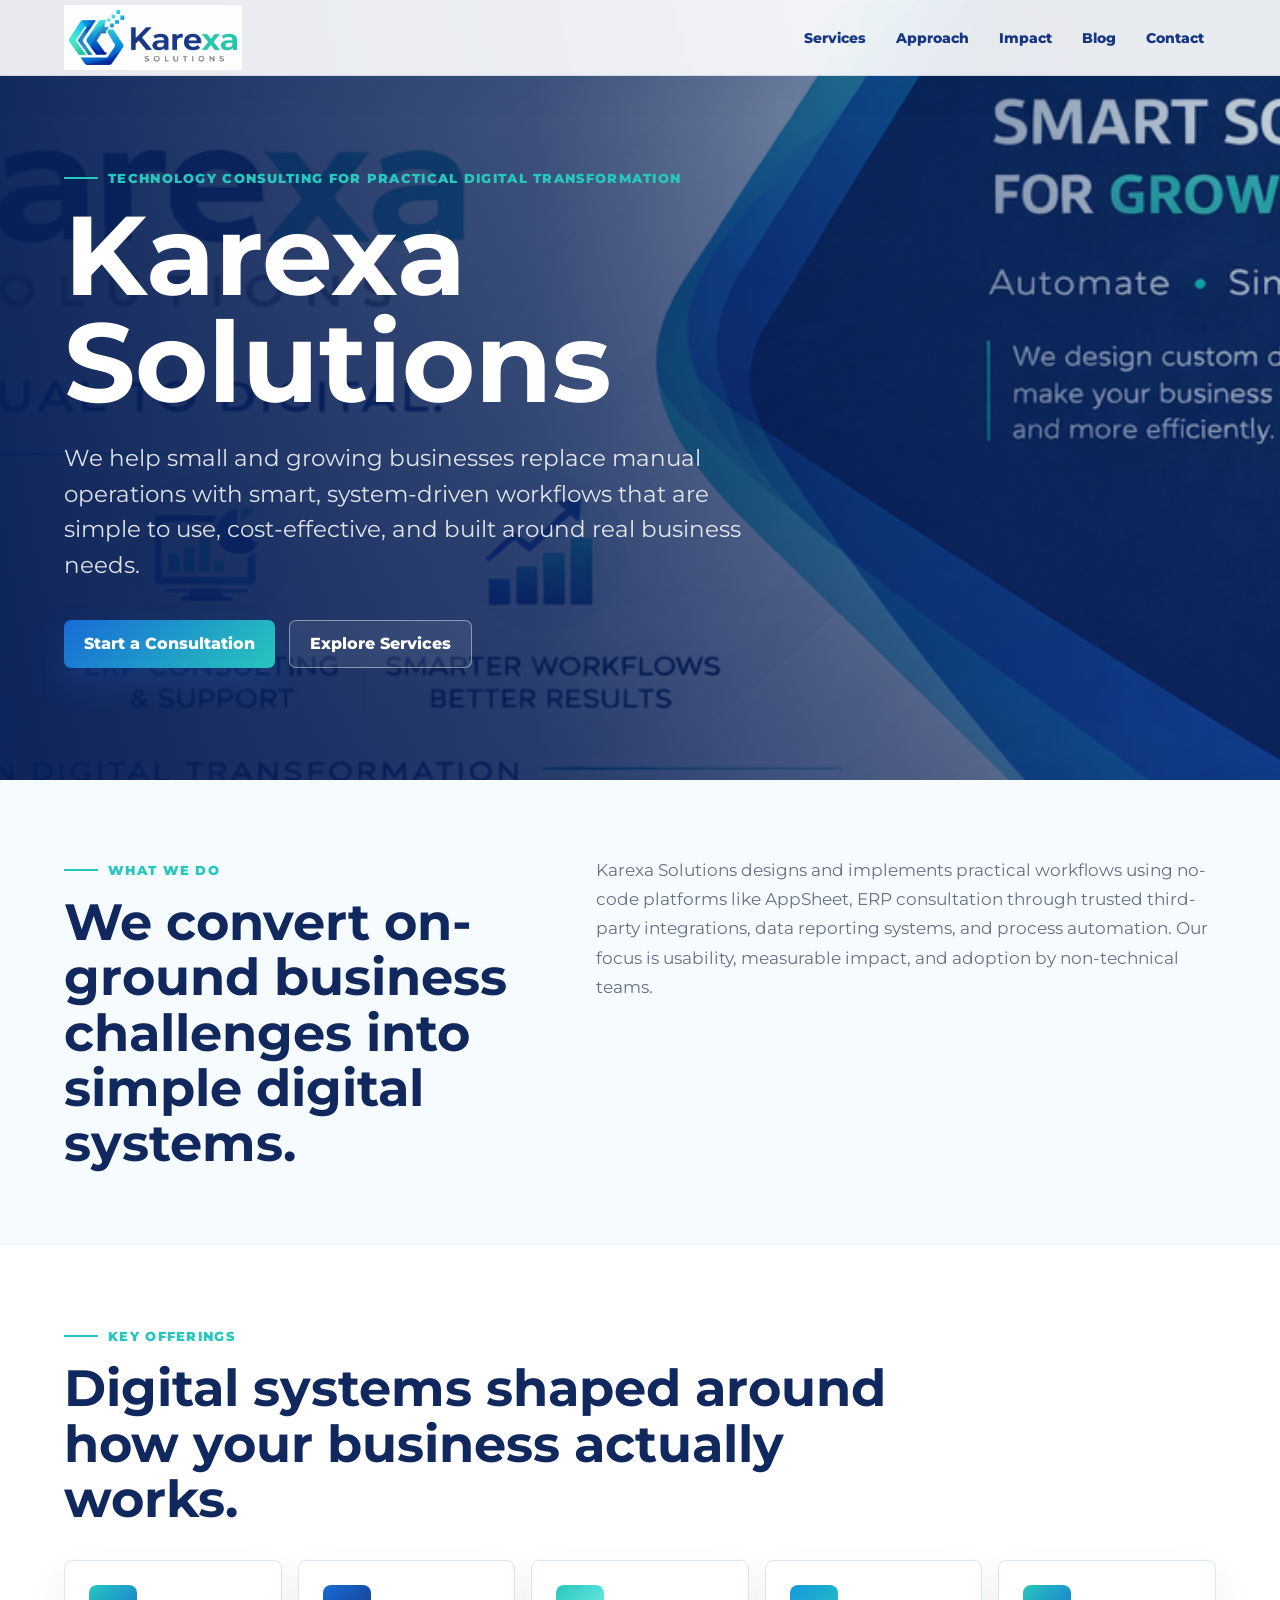
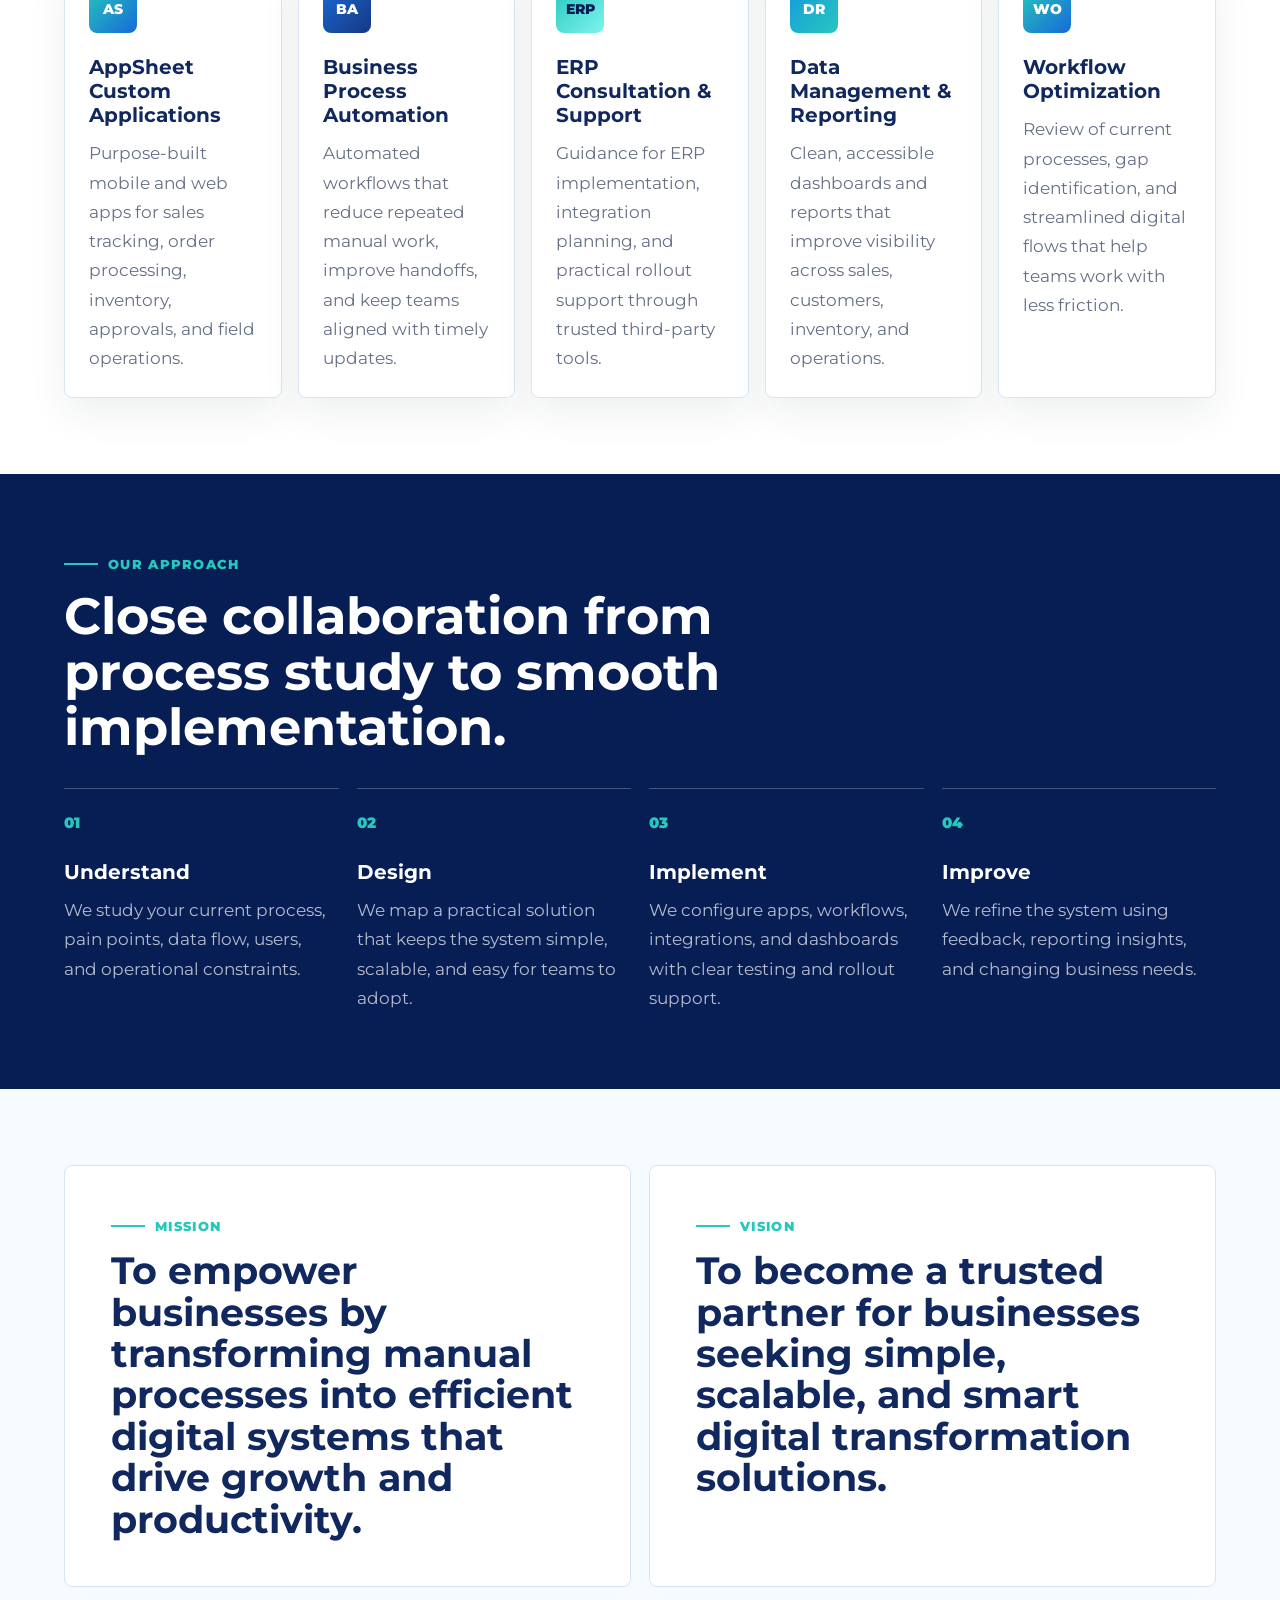
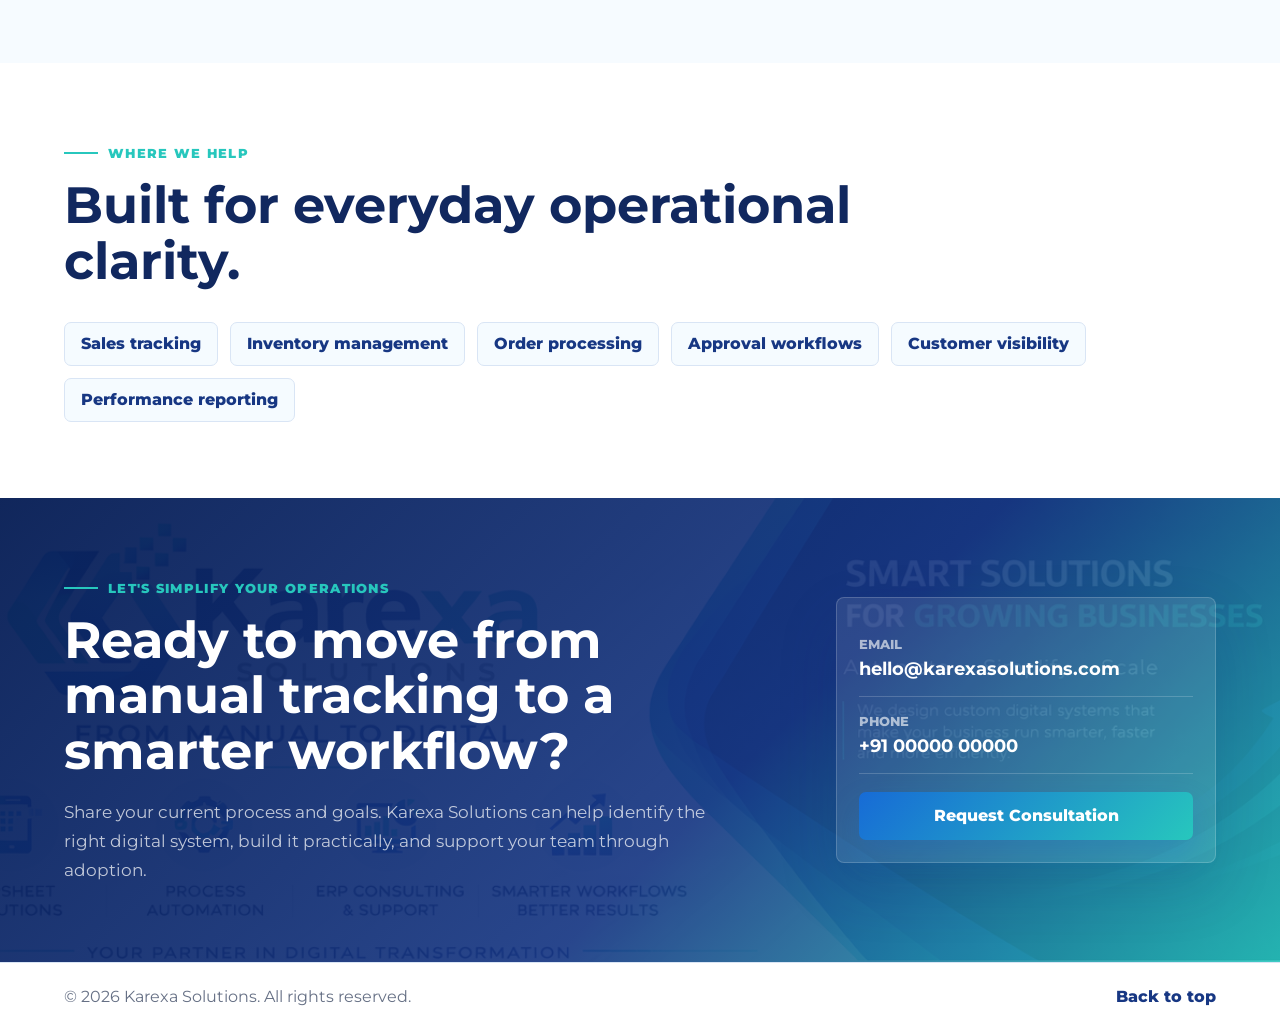
==== index.html @ 9855dbc8 "Apply Karexa brand identity" ====
<!doctype html>
<html lang="en">
  <head>
    <meta charset="utf-8" />
    <meta name="viewport" content="width=device-width, initial-scale=1" />
    <title>Karexa Solutions | Smart Digital Workflows for Growing Businesses</title>
    <meta
      name="description"
      content="Karexa Solutions helps small and growing businesses move from manual operations to simple, scalable digital systems using AppSheet, automation, ERP support, and reporting."
    />
    <link rel="stylesheet" href="site.css" />
  </head>
  <body>
    <header class="site-header">
      <a class="brand" href="index.html" aria-label="Karexa Solutions home">
        <img class="brand-logo" src="assets/karexa-logo-web.png" alt="Karexa Solutions" />
      </a>
      <button class="menu-toggle" type="button" aria-expanded="false" aria-controls="site-nav">
        <span></span>
        <span></span>
        <span></span>
      </button>
      <nav id="site-nav" class="site-nav" aria-label="Primary navigation">
        <a href="services.html">Services</a>
        <a href="approach.html">Approach</a>
        <a href="impact.html">Impact</a>
        <a href="blog.html">Blog</a>
        <a href="contact.html">Contact</a>
      </nav>
    </header>

    <main id="top">
      <section class="hero" aria-labelledby="hero-title">
        <div class="hero-media" aria-hidden="true"></div>
        <div class="hero-overlay"></div>
        <div class="hero-content">
          <p class="eyebrow">Technology consulting for practical digital transformation</p>
          <h1 id="hero-title">Karexa Solutions</h1>
          <p class="hero-copy">
            We help small and growing businesses replace manual operations with smart,
            system-driven workflows that are simple to use, cost-effective, and built around real business needs.
          </p>
          <div class="hero-actions">
            <a class="button primary" href="contact.html">Start a Consultation</a>
            <a class="button secondary" href="services.html">Explore Services</a>
          </div>
        </div>
      </section>

      <section class="intro" aria-label="Company overview">
        <div class="intro-text">
          <span class="section-kicker">What we do</span>
          <h2>We convert on-ground business challenges into simple digital systems.</h2>
        </div>
        <p>
          Karexa Solutions designs and implements practical workflows using no-code platforms like AppSheet,
          ERP consultation through trusted third-party integrations, data reporting systems, and process automation.
          Our focus is usability, measurable impact, and adoption by non-technical teams.
        </p>
      </section>

      <section id="services" class="section">
        <div class="section-head">
          <span class="section-kicker">Key offerings</span>
          <h2>Digital systems shaped around how your business actually works.</h2>
        </div>
        <div class="service-grid">
          <article class="service-card">
            <span class="service-icon">AS</span>
            <h3>AppSheet Custom Applications</h3>
            <p>Purpose-built mobile and web apps for sales tracking, order processing, inventory, approvals, and field operations.</p>
          </article>
          <article class="service-card">
            <span class="service-icon">BA</span>
            <h3>Business Process Automation</h3>
            <p>Automated workflows that reduce repeated manual work, improve handoffs, and keep teams aligned with timely updates.</p>
          </article>
          <article class="service-card">
            <span class="service-icon">ERP</span>
            <h3>ERP Consultation & Support</h3>
            <p>Guidance for ERP implementation, integration planning, and practical rollout support through trusted third-party tools.</p>
          </article>
          <article class="service-card">
            <span class="service-icon">DR</span>
            <h3>Data Management & Reporting</h3>
            <p>Clean, accessible dashboards and reports that improve visibility across sales, customers, inventory, and operations.</p>
          </article>
          <article class="service-card">
            <span class="service-icon">WO</span>
            <h3>Workflow Optimization</h3>
            <p>Review of current processes, gap identification, and streamlined digital flows that help teams work with less friction.</p>
          </article>
        </div>
      </section>

      <section id="approach" class="approach">
        <div class="section-head">
          <span class="section-kicker">Our approach</span>
          <h2>Close collaboration from process study to smooth implementation.</h2>
        </div>
        <div class="steps">
          <article>
            <span>01</span>
            <h3>Understand</h3>
            <p>We study your current process, pain points, data flow, users, and operational constraints.</p>
          </article>
          <article>
            <span>02</span>
            <h3>Design</h3>
            <p>We map a practical solution that keeps the system simple, scalable, and easy for teams to adopt.</p>
          </article>
          <article>
            <span>03</span>
            <h3>Implement</h3>
            <p>We configure apps, workflows, integrations, and dashboards with clear testing and rollout support.</p>
          </article>
          <article>
            <span>04</span>
            <h3>Improve</h3>
            <p>We refine the system using feedback, reporting insights, and changing business needs.</p>
          </article>
        </div>
      </section>

      <section id="impact" class="impact">
        <div>
          <span class="section-kicker">Mission</span>
          <h2>To empower businesses by transforming manual processes into efficient digital systems that drive growth and productivity.</h2>
        </div>
        <div>
          <span class="section-kicker">Vision</span>
          <h2>To become a trusted partner for businesses seeking simple, scalable, and smart digital transformation solutions.</h2>
        </div>
      </section>

      <section class="use-cases section">
        <div class="section-head">
          <span class="section-kicker">Where we help</span>
          <h2>Built for everyday operational clarity.</h2>
        </div>
        <div class="use-case-list">
          <span>Sales tracking</span>
          <span>Inventory management</span>
          <span>Order processing</span>
          <span>Approval workflows</span>
          <span>Customer visibility</span>
          <span>Performance reporting</span>
        </div>
      </section>

      <section id="contact" class="contact">
        <div>
          <span class="section-kicker">Let's simplify your operations</span>
          <h2>Ready to move from manual tracking to a smarter workflow?</h2>
          <p>
            Share your current process and goals. Karexa Solutions can help identify the right digital system,
            build it practically, and support your team through adoption.
          </p>
        </div>
        <div class="contact-panel">
          <a class="contact-line" href="mailto:hello@karexasolutions.com">
            <span>Email</span>
            <strong>hello@karexasolutions.com</strong>
          </a>
          <a class="contact-line" href="tel:+910000000000">
            <span>Phone</span>
            <strong>+91 00000 00000</strong>
          </a>
          <a class="button primary full" href="mailto:hello@karexasolutions.com?subject=Digital%20Transformation%20Consultation">Request Consultation</a>
        </div>
      </section>
    </main>

    <footer class="footer">
      <p>&copy; <span id="year"></span> Karexa Solutions. All rights reserved.</p>
      <a href="#top">Back to top</a>
    </footer>

    <script src="site.js"></script>
  </body>
</html>
---- site.css ----
@import url("https://fonts.googleapis.com/css2?family=Montserrat:wght@400;500;600;700;800;900&display=swap");

:root {
  --ink: #11285f;
  --muted: #667085;
  --line: #d9e5f5;
  --paper: #ffffff;
  --mist: #f6fbff;
  --teal: #27c7bd;
  --teal-dark: #0ba7bd;
  --blue: #176bd6;
  --navy: #173783;
  --deep-navy: #071e55;
  --gold: #27c7bd;
  --coral: #1698df;
  --shadow: 0 24px 62px rgba(13, 45, 105, 0.14);
  font-family: Montserrat, ui-sans-serif, system-ui, -apple-system, BlinkMacSystemFont, "Segoe UI", sans-serif;
}

* {
  box-sizing: border-box;
}

html {
  scroll-behavior: smooth;
}

body {
  margin: 0;
  color: var(--ink);
  background: var(--paper);
}

body.nav-open {
  overflow: hidden;
}

a {
  color: inherit;
}

.site-header {
  position: fixed;
  inset: 0 0 auto 0;
  z-index: 20;
  display: flex;
  align-items: center;
  justify-content: space-between;
  gap: 24px;
  height: 76px;
  padding: 0 clamp(20px, 5vw, 70px);
  color: var(--ink);
  background: rgba(255, 255, 255, 0.9);
  border-bottom: 1px solid rgba(23, 55, 131, 0.12);
  box-shadow: 0 12px 34px rgba(8, 36, 93, 0.08);
  backdrop-filter: blur(18px);
}

.brand {
  display: inline-flex;
  align-items: center;
  gap: 12px;
  text-decoration: none;
  min-width: 0;
}

.brand-logo {
  display: block;
  width: clamp(138px, 15vw, 178px);
  height: auto;
}

.site-nav {
  display: flex;
  align-items: center;
  gap: 6px;
}

.site-nav a {
  padding: 10px 12px;
  border-radius: 7px;
  color: var(--navy);
  font-size: 14px;
  font-weight: 800;
  text-decoration: none;
}

.site-nav a:hover,
.site-nav a:focus-visible,
.site-nav a.active {
  color: #ffffff;
  background: linear-gradient(135deg, var(--navy), var(--teal-dark));
  outline: none;
}

.site-nav .nav-dashboard {
  margin-left: 8px;
  color: #07312e;
  background: #e7fffb;
}

.menu-toggle {
  display: none;
  width: 44px;
  height: 44px;
  padding: 0;
  border: 1px solid rgba(23, 55, 131, 0.22);
  border-radius: 8px;
  background: rgba(23, 55, 131, 0.06);
}

.menu-toggle span {
  display: block;
  width: 20px;
  height: 2px;
  margin: 5px auto;
  background: var(--navy);
}

.hero {
  position: relative;
  display: grid;
  align-items: center;
  min-height: min(780px, 88vh);
  padding: 128px clamp(20px, 5vw, 70px) 76px;
  overflow: hidden;
  color: #ffffff;
}

.hero-media,
.hero-overlay {
  position: absolute;
  inset: 0;
}

.hero-media {
  background-image: url("assets/karexa-cover-web.png");
  background-size: cover;
  background-position: center;
  transform: scale(1.02);
}

.hero-overlay {
  background:
    linear-gradient(90deg, rgba(7, 30, 85, 0.94) 0%, rgba(7, 30, 85, 0.74) 42%, rgba(7, 30, 85, 0.12) 100%),
    linear-gradient(0deg, rgba(7, 30, 85, 0.5), rgba(39, 199, 189, 0.08));
}

.hero-content {
  position: relative;
  max-width: 780px;
}

.eyebrow,
.section-kicker {
  display: inline-flex;
  align-items: center;
  gap: 10px;
  margin: 0 0 16px;
  color: var(--teal);
  font-size: 13px;
  font-weight: 850;
  letter-spacing: 0.1em;
  text-transform: uppercase;
}

.eyebrow::before,
.section-kicker::before {
  content: "";
  width: 34px;
  height: 2px;
  background: currentColor;
}

h1,
h2,
h3,
p {
  margin: 0;
}

h1 {
  max-width: 720px;
  font-size: clamp(54px, 9vw, 112px);
  line-height: 0.95;
  letter-spacing: 0;
}

.hero-copy {
  max-width: 690px;
  margin-top: 26px;
  color: rgba(255, 255, 255, 0.86);
  font-size: clamp(18px, 2.1vw, 23px);
  line-height: 1.55;
}

.hero-actions {
  display: flex;
  flex-wrap: wrap;
  gap: 14px;
  margin-top: 36px;
}

.button {
  display: inline-flex;
  align-items: center;
  justify-content: center;
  min-height: 48px;
  padding: 0 20px;
  border-radius: 7px;
  font-weight: 800;
  text-decoration: none;
}

.button.primary {
  color: #ffffff;
  background: linear-gradient(135deg, var(--blue), var(--teal));
  box-shadow: 0 14px 30px rgba(22, 107, 214, 0.22);
}

.button.secondary {
  color: #ffffff;
  border: 1px solid rgba(255, 255, 255, 0.44);
  background: rgba(255, 255, 255, 0.08);
}

.button.full {
  width: 100%;
}

.page-hero {
  padding: 142px clamp(20px, 5vw, 70px) 72px;
  color: #ffffff;
  background:
    linear-gradient(90deg, rgba(7, 30, 85, 0.94), rgba(23, 55, 131, 0.82), rgba(39, 199, 189, 0.36)),
    url("assets/karexa-cover-web.png") center / cover;
}

.page-hero h1 {
  max-width: 900px;
  font-size: clamp(42px, 6vw, 82px);
  line-height: 0.98;
}

.page-hero p {
  max-width: 760px;
  margin-top: 24px;
  color: rgba(255, 255, 255, 0.82);
  font-size: clamp(17px, 2vw, 22px);
  line-height: 1.6;
}

.intro,
.section,
.approach,
.impact,
.contact {
  padding: 76px clamp(20px, 5vw, 70px);
}

.intro {
  display: grid;
  grid-template-columns: minmax(0, 0.86fr) minmax(0, 1.14fr);
  gap: clamp(28px, 5vw, 80px);
  align-items: start;
  background: var(--mist);
}

.intro h2,
.section-head h2,
.impact h2,
.contact h2 {
  font-size: clamp(30px, 4vw, 52px);
  line-height: 1.08;
  letter-spacing: 0;
}

.intro p,
.service-card p,
.steps p,
.contact p {
  color: var(--muted);
  font-size: 17px;
  line-height: 1.72;
}

.section-head {
  max-width: 860px;
  margin-bottom: 34px;
}

.service-grid {
  display: grid;
  grid-template-columns: repeat(5, minmax(0, 1fr));
  gap: 16px;
}

.service-card {
  min-width: 0;
  padding: 24px;
  border: 1px solid var(--line);
  border-radius: 8px;
  background: #ffffff;
  box-shadow: 0 16px 38px rgba(18, 49, 46, 0.07);
}

.service-icon {
  display: grid;
  place-items: center;
  width: 48px;
  height: 48px;
  margin-bottom: 22px;
  border-radius: 8px;
  color: #ffffff;
  background: linear-gradient(135deg, var(--teal), var(--blue));
  font-size: 14px;
  font-weight: 850;
}

.service-card:nth-child(2) .service-icon {
  background: linear-gradient(135deg, var(--blue), var(--navy));
}

.service-card:nth-child(3) .service-icon {
  background: linear-gradient(135deg, var(--teal), #7df4ed);
  color: var(--deep-navy);
}

.service-card:nth-child(4) .service-icon {
  background: linear-gradient(135deg, #1698df, var(--teal));
}

.service-card h3,
.steps h3 {
  margin-bottom: 12px;
  font-size: 20px;
  line-height: 1.2;
}

.detail-grid,
.blog-grid,
.metric-grid,
.feature-list {
  display: grid;
  gap: 18px;
}

.detail-grid {
  grid-template-columns: repeat(2, minmax(0, 1fr));
}

.detail-card,
.blog-card,
.metric-grid article,
.feature-list article {
  min-width: 0;
  padding: clamp(24px, 3vw, 34px);
  border: 1px solid var(--line);
  border-radius: 8px;
  background: #ffffff;
  box-shadow: 0 16px 38px rgba(18, 49, 46, 0.07);
}

.detail-card.wide {
  grid-column: 1 / -1;
}

.detail-card h2,
.blog-card h2 {
  margin-bottom: 14px;
  font-size: clamp(24px, 3vw, 34px);
  line-height: 1.08;
}

.detail-card p,
.blog-card p,
.metric-grid p,
.feature-list p {
  color: var(--muted);
  font-size: 16px;
  line-height: 1.72;
}

.detail-card ul {
  margin: 20px 0 0;
  padding-left: 20px;
  color: var(--ink);
  line-height: 1.8;
}

.detail-card li + li {
  margin-top: 8px;
}

.approach {
  background: var(--deep-navy);
  color: #ffffff;
}

.approach .section-head h2 {
  color: #ffffff;
}

.steps {
  display: grid;
  grid-template-columns: repeat(4, minmax(0, 1fr));
  gap: 18px;
}

.steps article {
  padding-top: 24px;
  border-top: 1px solid rgba(255, 255, 255, 0.24);
}

.steps span {
  display: block;
  margin-bottom: 28px;
  color: var(--teal);
  font-weight: 900;
  font-size: 15px;
}

.steps p {
  color: rgba(255, 255, 255, 0.7);
}

.process-page {
  padding-top: 70px;
  padding-bottom: 70px;
}

.impact {
  display: grid;
  grid-template-columns: 1fr 1fr;
  gap: 18px;
  background: var(--mist);
}

.impact > div {
  padding: clamp(26px, 4vw, 46px);
  border-radius: 8px;
  background: #ffffff;
  border: 1px solid var(--line);
}

.impact h2 {
  font-size: clamp(26px, 3vw, 40px);
}

.use-case-list {
  display: flex;
  flex-wrap: wrap;
  gap: 12px;
}

.use-case-list span {
  display: inline-flex;
  align-items: center;
  min-height: 44px;
  padding: 0 16px;
  border: 1px solid var(--line);
  border-radius: 7px;
  color: var(--navy);
  background: #f5fbff;
  font-weight: 800;
}

.feature-list {
  grid-template-columns: repeat(3, minmax(0, 1fr));
}

.feature-list h3,
.metric-grid strong {
  display: block;
  margin-bottom: 12px;
  font-size: 21px;
  line-height: 1.2;
}

.metric-grid {
  grid-template-columns: repeat(4, minmax(0, 1fr));
}

.metric-grid strong {
  color: var(--navy);
}

.contact-page {
  margin: 0;
}

.blog-grid {
  grid-template-columns: repeat(4, minmax(0, 1fr));
}

.blog-card span {
  display: inline-flex;
  margin-bottom: 18px;
  color: var(--teal-dark);
  font-size: 13px;
  font-weight: 850;
  letter-spacing: 0.08em;
  text-transform: uppercase;
}

.blog-card h2 {
  font-size: clamp(22px, 2.4vw, 30px);
}

.blog-card a {
  display: inline-flex;
  margin-top: 22px;
  color: var(--navy);
  font-weight: 850;
  text-decoration: none;
}

.contact {
  display: grid;
  grid-template-columns: minmax(0, 1fr) 380px;
  gap: clamp(28px, 6vw, 90px);
  align-items: center;
  color: #ffffff;
  background:
    linear-gradient(135deg, rgba(7, 30, 85, 0.96) 0%, rgba(23, 55, 131, 0.92) 58%, rgba(39, 199, 189, 0.88) 100%),
    url("assets/karexa-cover-web.png") center / cover;
}

.contact p {
  max-width: 680px;
  margin-top: 20px;
  color: rgba(255, 255, 255, 0.72);
}

.contact-panel {
  padding: 22px;
  border: 1px solid rgba(255, 255, 255, 0.18);
  border-radius: 8px;
  background: rgba(255, 255, 255, 0.1);
  box-shadow: var(--shadow);
}

.contact-line {
  display: block;
  padding: 16px 0;
  border-bottom: 1px solid rgba(255, 255, 255, 0.18);
  text-decoration: none;
}

.contact-line span,
.contact-line strong {
  display: block;
}

.contact-line span {
  margin-bottom: 6px;
  color: rgba(255, 255, 255, 0.62);
  font-size: 13px;
  font-weight: 800;
  text-transform: uppercase;
}

.contact-line strong {
  overflow-wrap: anywhere;
  font-size: 18px;
}

.contact-panel .button {
  margin-top: 18px;
}

.footer {
  display: flex;
  justify-content: space-between;
  gap: 18px;
  padding: 24px clamp(20px, 5vw, 70px);
  color: var(--muted);
  background: #ffffff;
  border-top: 1px solid var(--line);
}

.footer a {
  color: var(--navy);
  font-weight: 800;
  text-decoration: none;
}

@media (max-width: 1180px) {
  .service-grid {
    grid-template-columns: repeat(2, minmax(0, 1fr));
  }

  .steps,
  .blog-grid,
  .metric-grid {
    grid-template-columns: repeat(2, minmax(0, 1fr));
  }

  .feature-list {
    grid-template-columns: 1fr;
  }
}

@media (max-width: 820px) {
  .site-header {
    height: 70px;
  }

  .menu-toggle {
    display: block;
  }

  .site-nav {
    position: fixed;
    inset: 70px 0 auto 0;
    display: none;
    padding: 18px 20px 24px;
    background: rgba(7, 30, 85, 0.98);
    border-bottom: 1px solid rgba(255, 255, 255, 0.14);
  }

  .site-nav a {
    color: rgba(255, 255, 255, 0.88);
  }

  body.nav-open .site-nav {
    display: grid;
    gap: 6px;
  }

  .site-nav .nav-dashboard {
    margin-left: 0;
    text-align: center;
  }

  .hero {
    min-height: 760px;
    padding-top: 114px;
  }

  .hero-overlay {
    background: linear-gradient(90deg, rgba(7, 30, 85, 0.94), rgba(7, 30, 85, 0.72));
  }

  .intro,
  .impact,
  .contact {
    grid-template-columns: 1fr;
  }

  .contact {
    padding-bottom: 44px;
  }

  .contact-panel {
    width: 100%;
  }
}

@media (max-width: 620px) {
  .brand-logo {
    width: 136px;
  }

  .hero-actions,
  .button {
    width: 100%;
  }

  .service-grid,
  .steps,
  .detail-grid,
  .blog-grid,
  .metric-grid {
    grid-template-columns: 1fr;
  }

  .intro,
  .section,
  .approach,
  .impact,
  .contact {
    padding-top: 54px;
    padding-bottom: 54px;
  }

  .footer {
    flex-direction: column;
  }
}
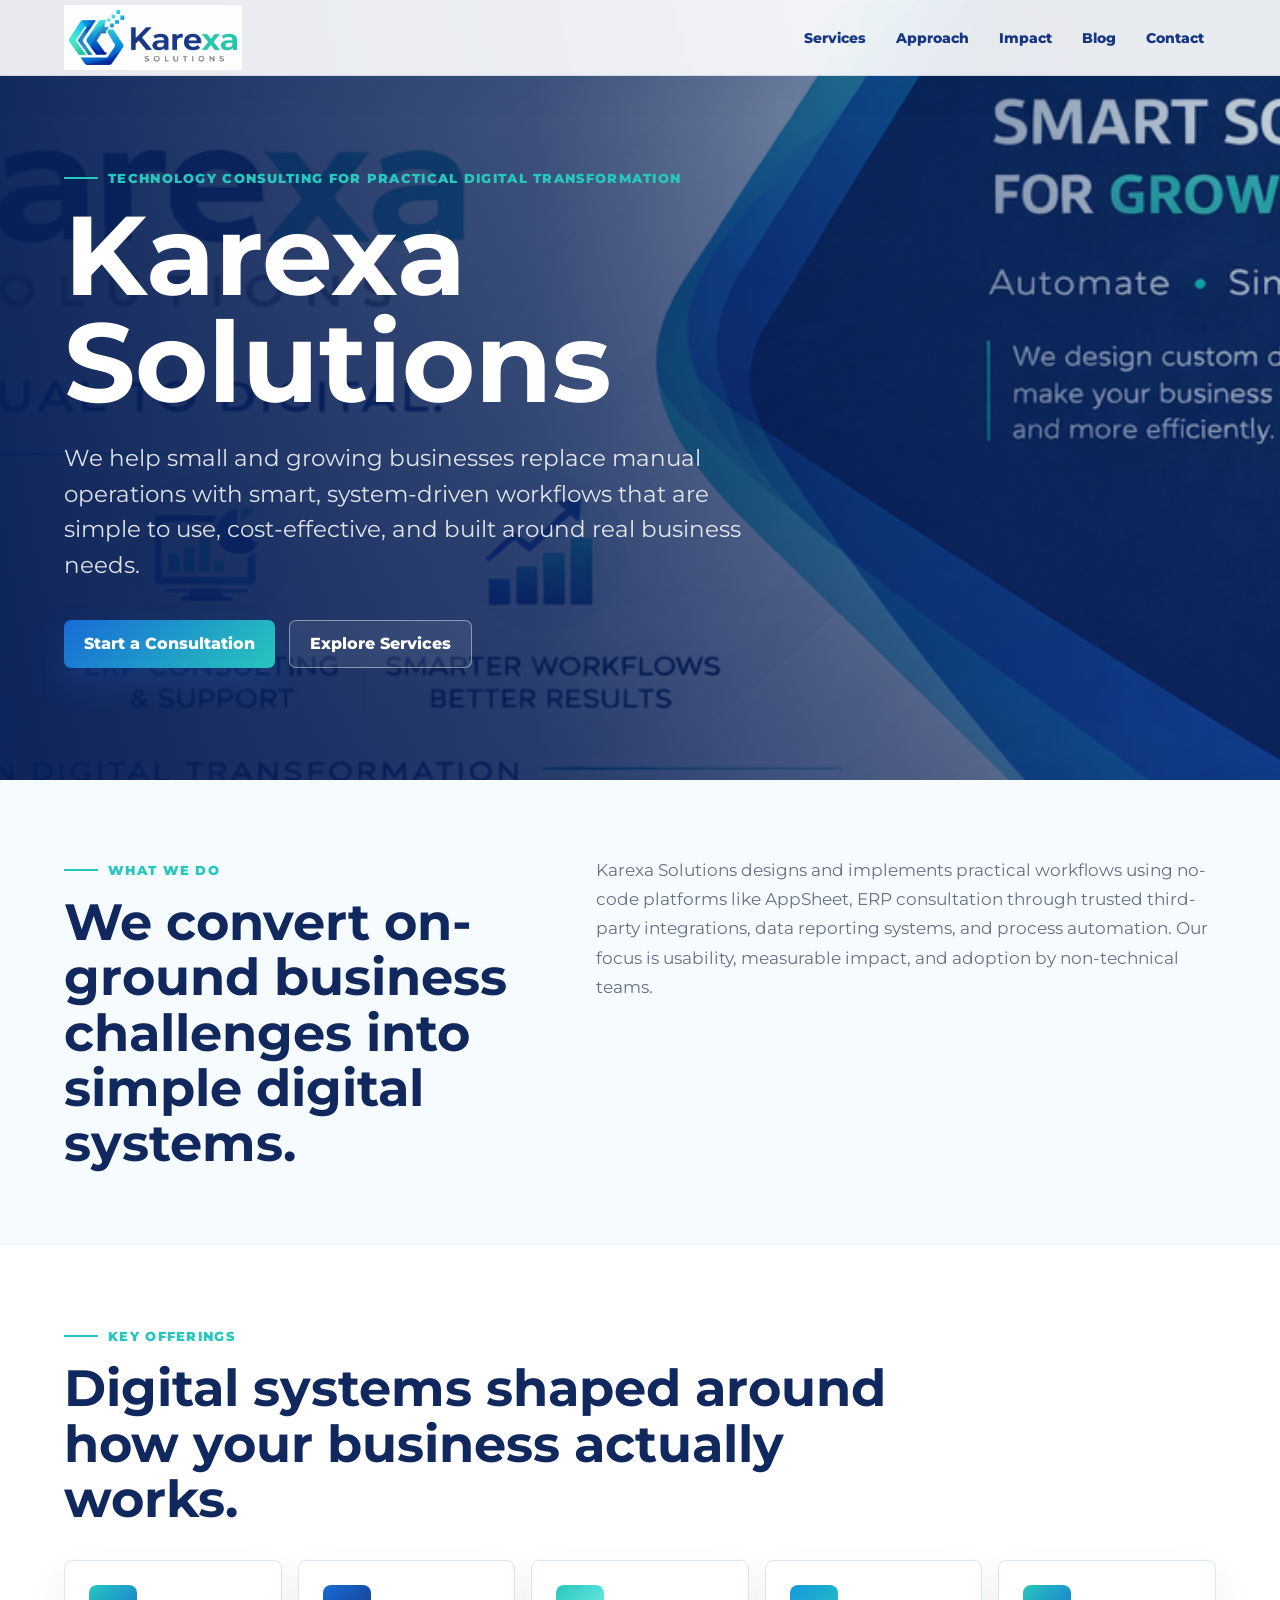
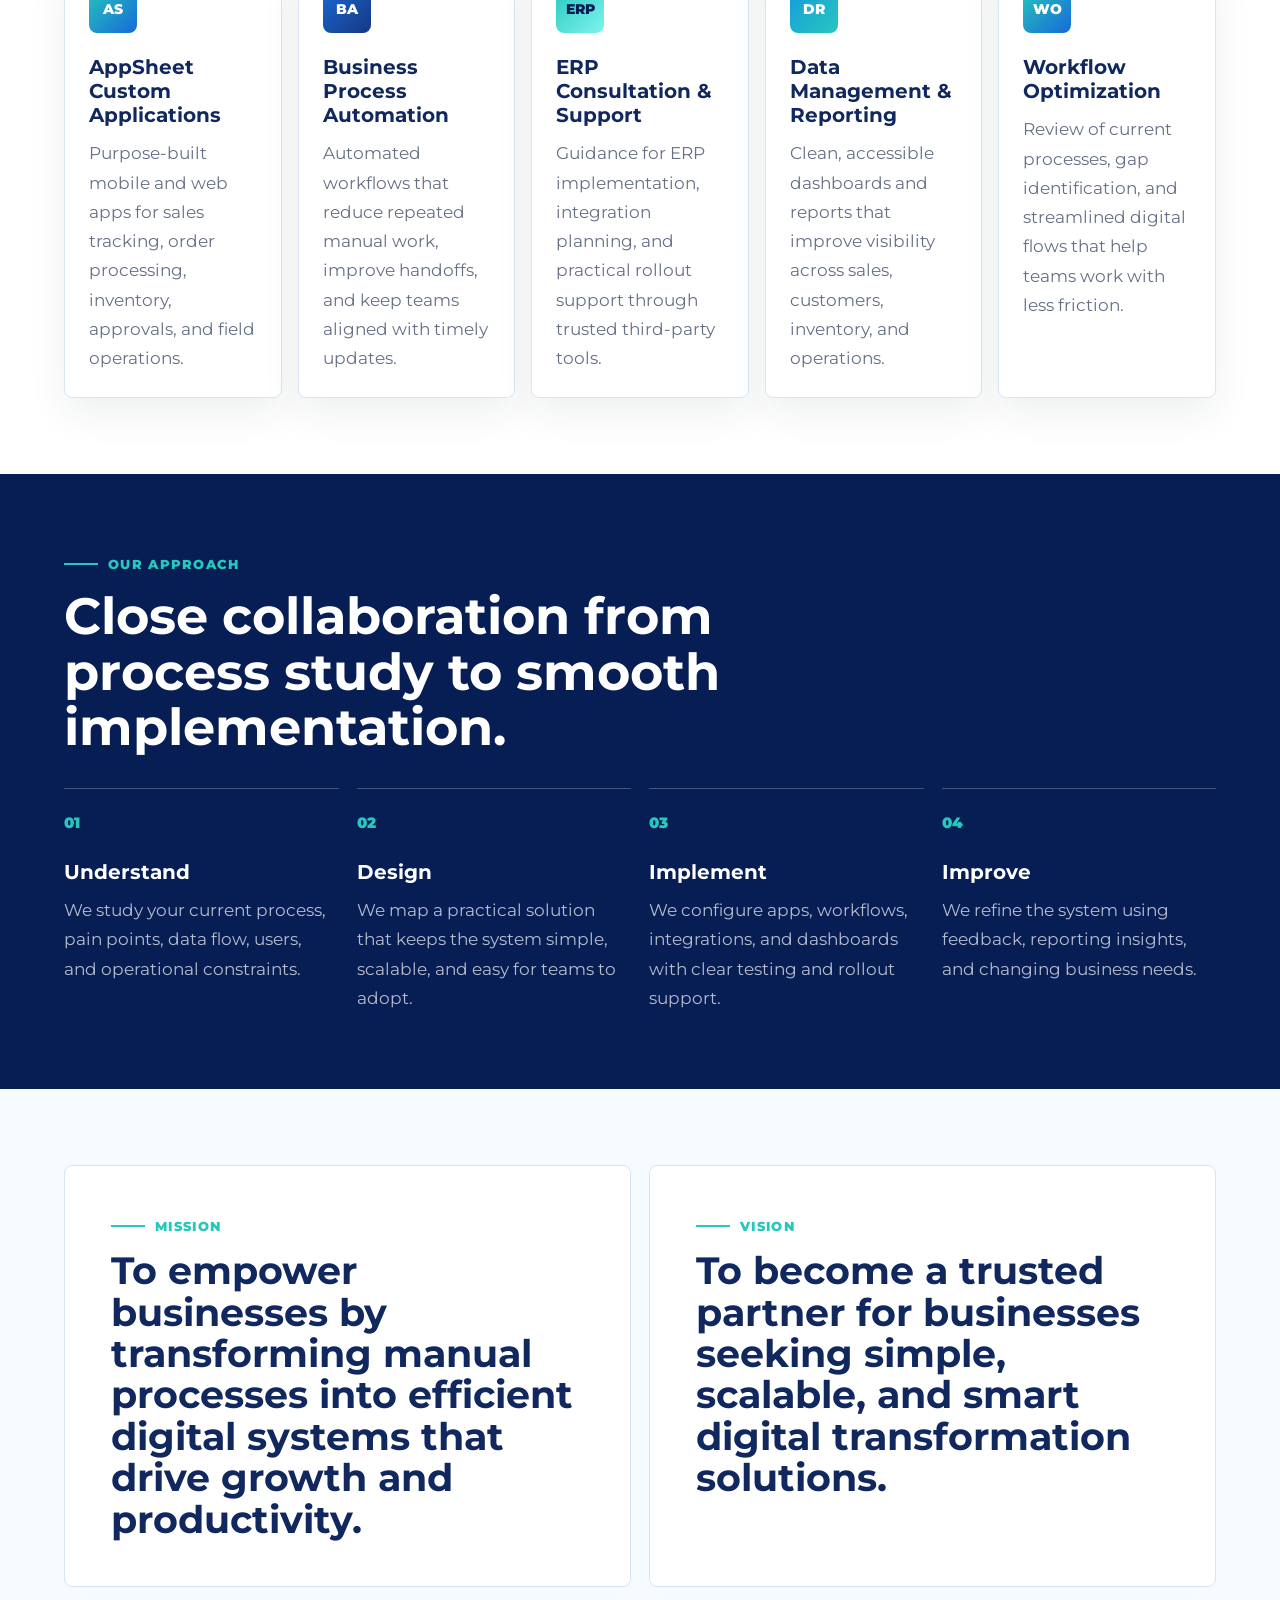
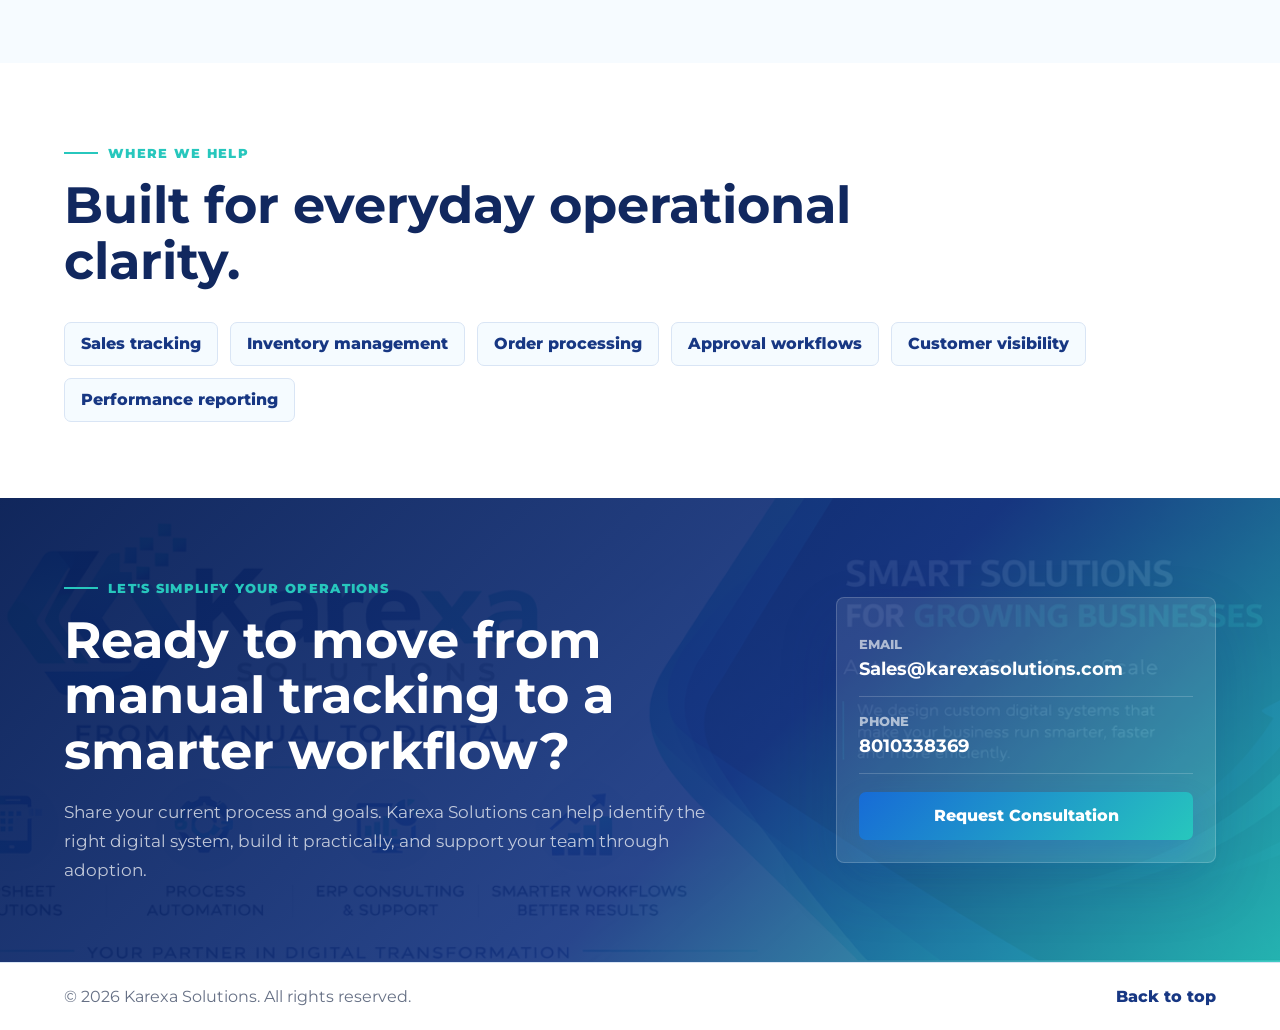
==== commit 9e2ec958: "Update contact details Co-authored-by: Copilot <223556219+Copilot@users.noreply.github.com>" ====
--- a/index.html
+++ b/index.html
@@ -8,7 +8,7 @@
       name="description"
       content="Karexa Solutions helps small and growing businesses move from manual operations to simple, scalable digital systems using AppSheet, automation, ERP support, and reporting."
     />
-    <link rel="stylesheet" href="site.css" />
+    <link rel="stylesheet" href="site.css?v=brand-20260525" />
   </head>
   <body>
     <header class="site-header">
@@ -158,15 +158,15 @@
           </p>
         </div>
         <div class="contact-panel">
-          <a class="contact-line" href="mailto:hello@karexasolutions.com">
+          <a class="contact-line" href="mailto:Sales@karexasolutions.com">
             <span>Email</span>
-            <strong>hello@karexasolutions.com</strong>
+            <strong>Sales@karexasolutions.com</strong>
           </a>
-          <a class="contact-line" href="tel:+910000000000">
+          <a class="contact-line" href="tel:+918010338369">
             <span>Phone</span>
-            <strong>+91 00000 00000</strong>
+            <strong>8010338369</strong>
           </a>
-          <a class="button primary full" href="mailto:hello@karexasolutions.com?subject=Digital%20Transformation%20Consultation">Request Consultation</a>
+          <a class="button primary full" href="mailto:Sales@karexasolutions.com?subject=Digital%20Transformation%20Consultation">Request Consultation</a>
         </div>
       </section>
     </main>
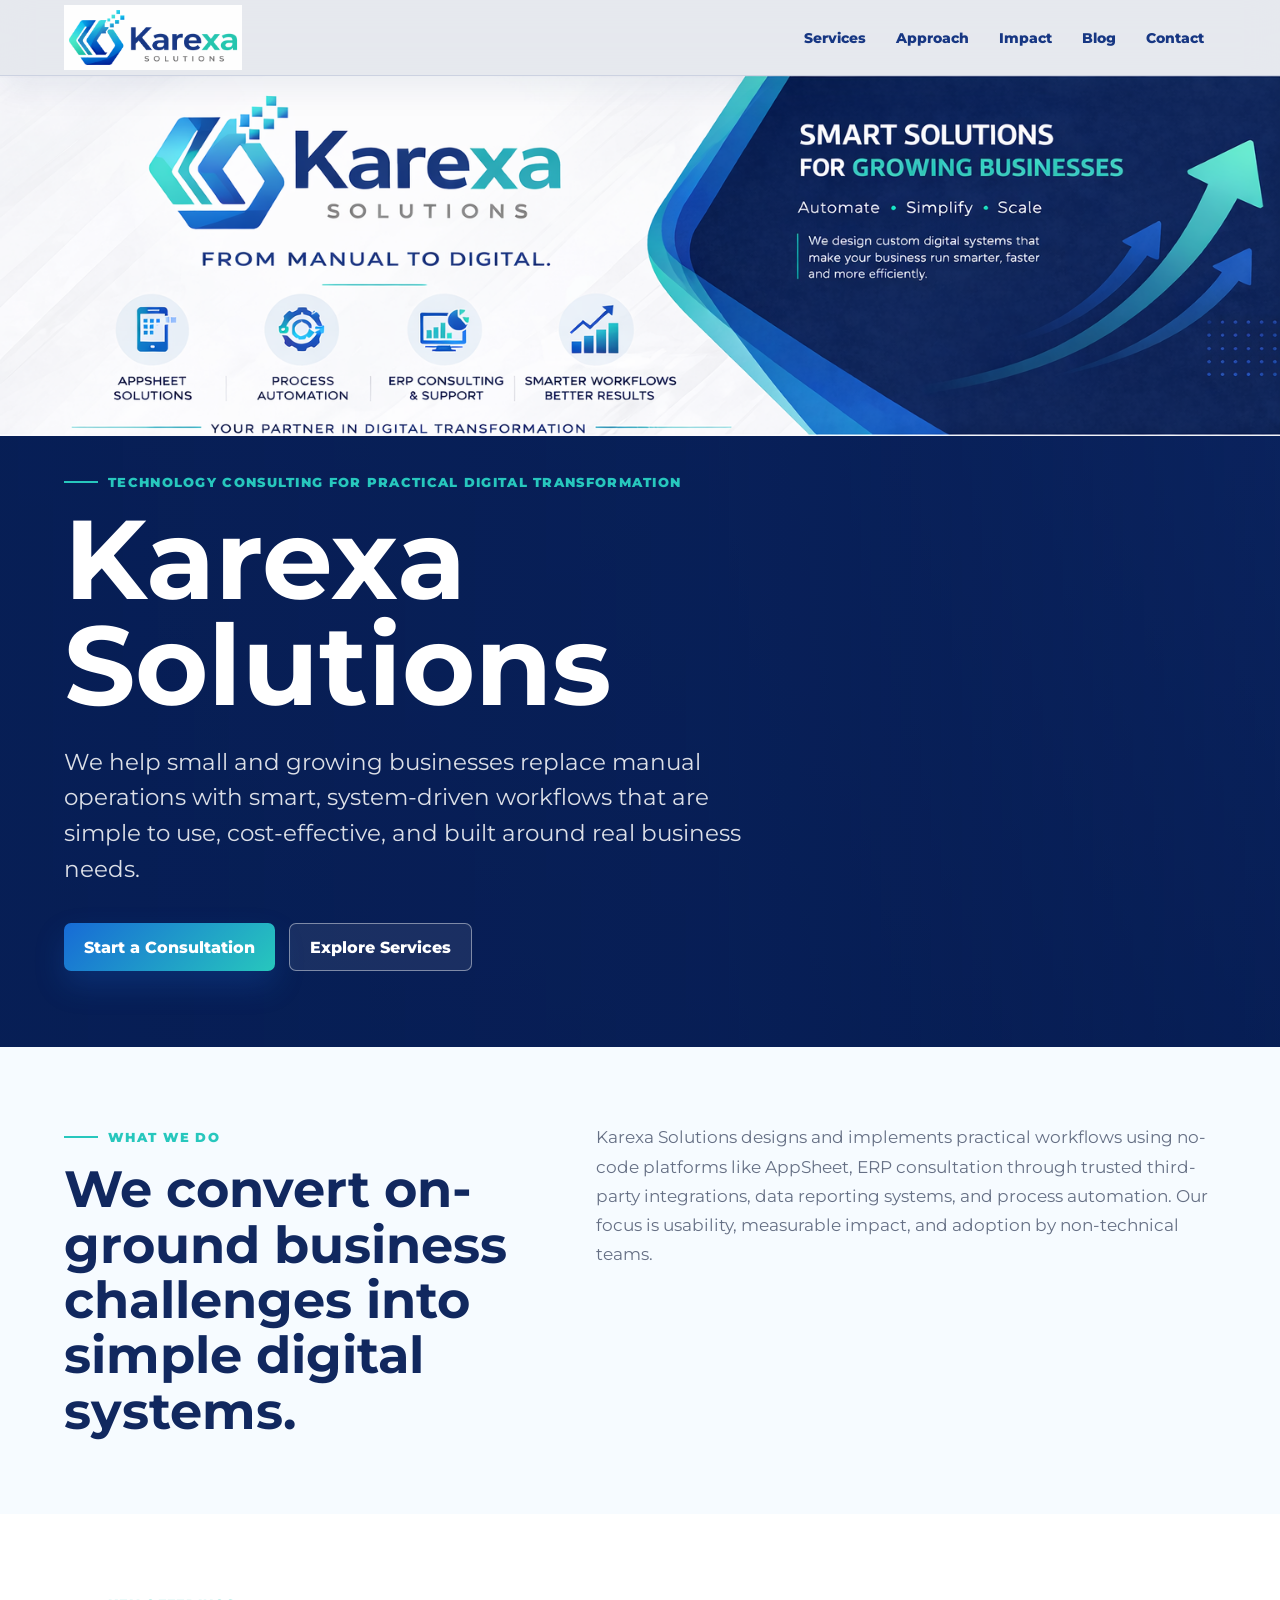
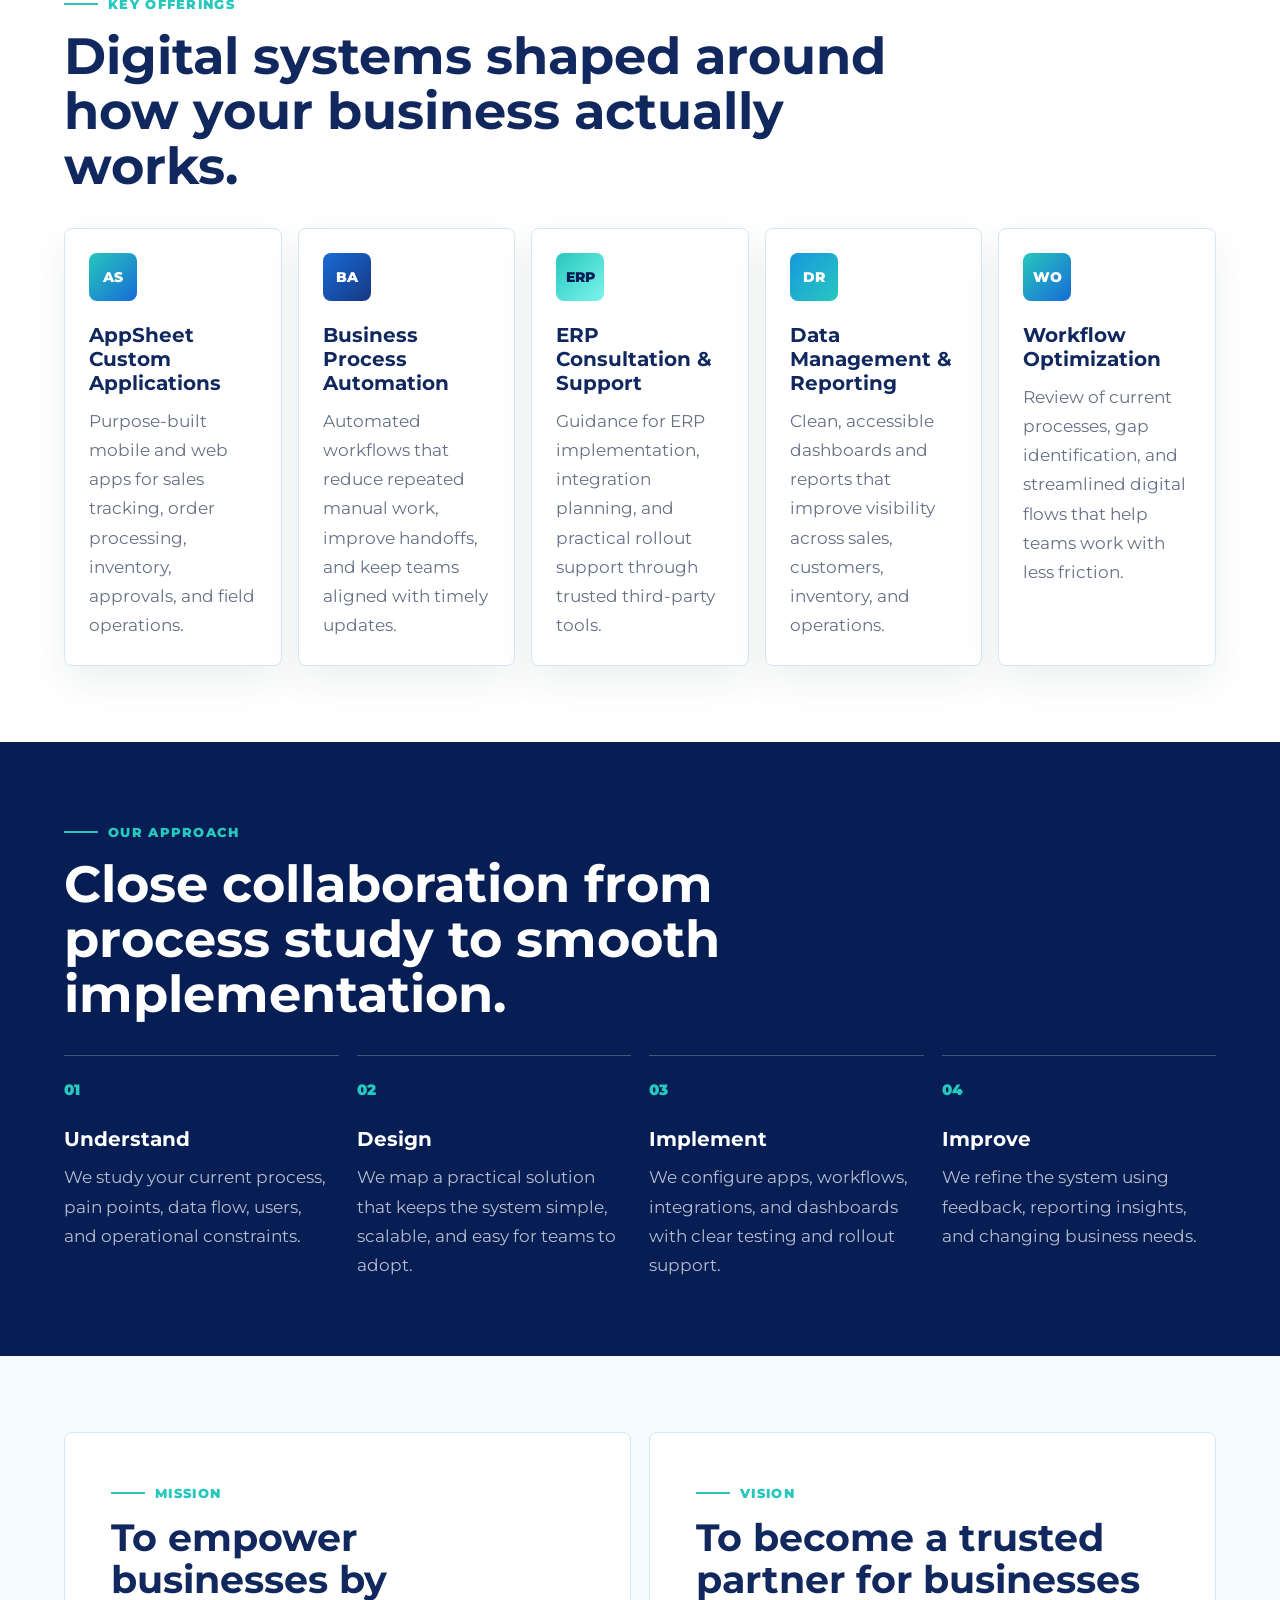
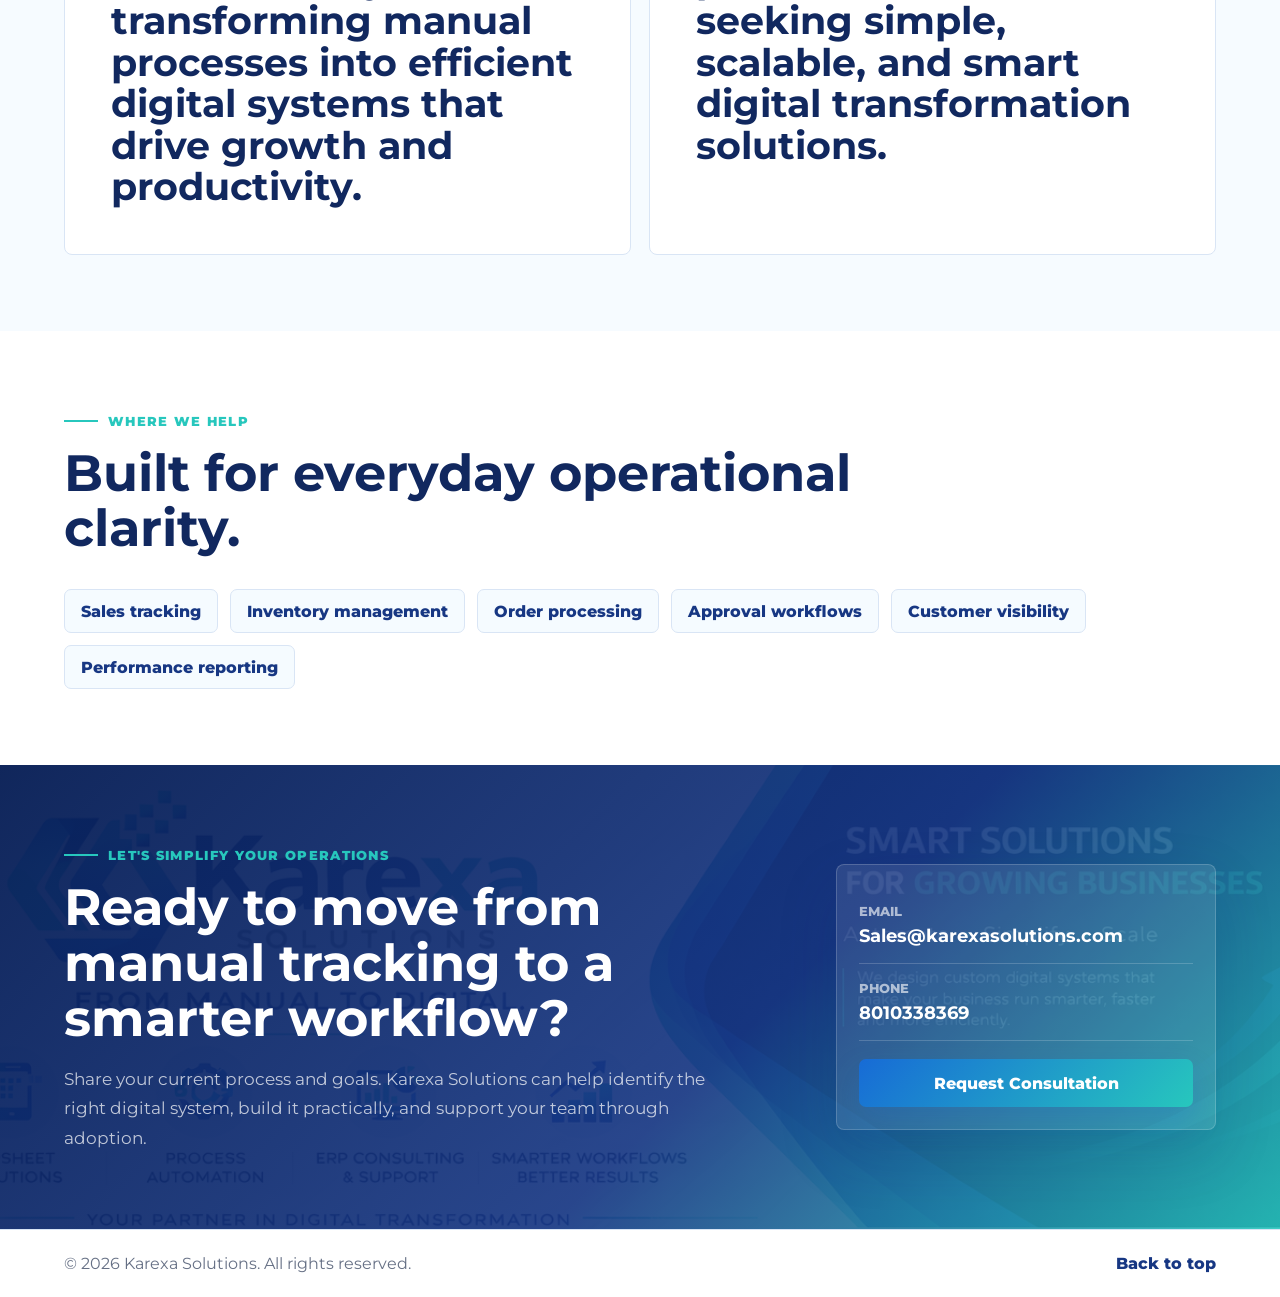
==== commit 6c67c78c: "Fit cover banner across desktop and mobile Co-authored-by: Copilot <223556219+Copilot@users.noreply." ====
--- a/index.html
+++ b/index.html
@@ -8,7 +8,7 @@
       name="description"
       content="Karexa Solutions helps small and growing businesses move from manual operations to simple, scalable digital systems using AppSheet, automation, ERP support, and reporting."
     />
-    <link rel="stylesheet" href="site.css?v=brand-20260525" />
+    <link rel="stylesheet" href="site.css?v=cover-fit-20261020" />
   </head>
   <body>
     <header class="site-header">
@@ -41,7 +41,7 @@
             system-driven workflows that are simple to use, cost-effective, and built around real business needs.
           </p>
           <div class="hero-actions">
-            <a class="button primary" href="contact.html">Start a Consultation</a>
+            <a class="button primary" href="contact.html#inquiry-form">Start a Consultation</a>
             <a class="button secondary" href="services.html">Explore Services</a>
           </div>
         </div>
--- a/site.css
+++ b/site.css
@@ -122,32 +122,36 @@
   display: grid;
   align-items: center;
   min-height: min(780px, 88vh);
-  padding: 128px clamp(20px, 5vw, 70px) 76px;
+  padding: max(128px, calc(76px + 28.125vw + 32px)) clamp(20px, 5vw, 70px) 76px;
   overflow: hidden;
   color: #ffffff;
+  background: var(--deep-navy);
 }
 
 .hero-media,
 .hero-overlay {
   position: absolute;
-  inset: 0;
 }
 
 .hero-media {
+  inset: 76px 0 auto;
+  height: 28.125vw;
   background-image: url("assets/karexa-cover-web.png");
-  background-size: cover;
-  background-position: center;
-  transform: scale(1.02);
+  background-size: 100% 100%;
+  background-position: center top;
+  background-repeat: no-repeat;
 }
 
 .hero-overlay {
+  inset: calc(76px + 28.125vw) 0 0;
   background:
-    linear-gradient(90deg, rgba(7, 30, 85, 0.94) 0%, rgba(7, 30, 85, 0.74) 42%, rgba(7, 30, 85, 0.12) 100%),
-    linear-gradient(0deg, rgba(7, 30, 85, 0.5), rgba(39, 199, 189, 0.08));
+    linear-gradient(90deg, rgba(7, 30, 85, 0.98) 0%, rgba(7, 30, 85, 0.9) 55%, rgba(7, 30, 85, 0.68) 100%),
+    linear-gradient(0deg, rgba(7, 30, 85, 0.98), rgba(23, 55, 131, 0.52));
 }
 
 .hero-content {
   position: relative;
+  z-index: 1;
   max-width: 780px;
 }
 
@@ -569,6 +573,144 @@
   margin-top: 18px;
 }
 
+.inquiry-section,
+.admin-section {
+  background: var(--mist);
+}
+
+.inquiry-section .section-head p {
+  margin-top: 16px;
+  color: var(--muted);
+  font-size: 17px;
+  line-height: 1.7;
+}
+
+.inquiry-form,
+.admin-card {
+  padding: clamp(22px, 4vw, 40px);
+  border: 1px solid var(--line);
+  border-radius: 8px;
+  background: #ffffff;
+  box-shadow: 0 16px 38px rgba(18, 49, 46, 0.07);
+}
+
+.inquiry-form {
+  max-width: 920px;
+}
+
+.form-grid {
+  display: grid;
+  grid-template-columns: repeat(2, minmax(0, 1fr));
+  gap: 20px;
+}
+
+.form-grid label,
+.admin-login-form label {
+  display: grid;
+  gap: 8px;
+  color: var(--navy);
+  font-size: 14px;
+  font-weight: 800;
+}
+
+.form-field-wide {
+  grid-column: 1 / -1;
+}
+
+.inquiry-form input,
+.inquiry-form select,
+.inquiry-form textarea,
+.admin-login-form input {
+  width: 100%;
+  min-height: 48px;
+  padding: 12px 14px;
+  border: 1px solid #cbd7e7;
+  border-radius: 6px;
+  color: var(--ink);
+  background: #ffffff;
+  font: inherit;
+  font-size: 16px;
+}
+
+.inquiry-form textarea {
+  min-height: 140px;
+  resize: vertical;
+}
+
+.inquiry-form input:focus-visible,
+.inquiry-form select:focus-visible,
+.inquiry-form textarea:focus-visible,
+.admin-login-form input:focus-visible {
+  border-color: var(--blue);
+  outline: 3px solid rgba(23, 107, 214, 0.18);
+}
+
+.inquiry-form > .button {
+  margin-top: 22px;
+  border: 0;
+  cursor: pointer;
+}
+
+.inquiry-form > .button:disabled,
+.admin-login-form > .button:disabled {
+  cursor: wait;
+  opacity: 0.65;
+}
+
+.form-status {
+  margin-top: 16px;
+  color: #9b2c2c;
+  font-size: 14px;
+  line-height: 1.6;
+}
+
+.form-status:empty {
+  display: none;
+}
+
+.form-status.success {
+  color: #176b45;
+}
+
+.thanks-dialog {
+  width: min(92vw, 520px);
+  padding: 0;
+  border: 1px solid var(--line);
+  border-radius: 12px;
+  color: var(--ink);
+  background: #ffffff;
+  box-shadow: var(--shadow);
+}
+
+.thanks-dialog::backdrop {
+  background: rgba(7, 30, 85, 0.68);
+  backdrop-filter: blur(4px);
+}
+
+.thanks-content {
+  padding: clamp(28px, 6vw, 46px);
+}
+
+.thanks-content h2 {
+  margin-bottom: 14px;
+  font-size: clamp(28px, 5vw, 38px);
+  line-height: 1.1;
+}
+
+.thanks-content p {
+  color: var(--muted);
+  line-height: 1.7;
+}
+
+.thanks-content form {
+  margin-top: 26px;
+}
+
+.thanks-content button {
+  border: 0;
+  cursor: pointer;
+}
+
 .footer {
   display: flex;
   justify-content: space-between;
@@ -635,11 +777,16 @@
 
   .hero {
     min-height: 760px;
-    padding-top: 114px;
+    padding-top: max(114px, calc(70px + 28.125vw + 24px));
+  }
+
+  .hero-media {
+    top: 70px;
   }
 
   .hero-overlay {
-    background: linear-gradient(90deg, rgba(7, 30, 85, 0.94), rgba(7, 30, 85, 0.72));
+    top: calc(70px + 28.125vw);
+    background: linear-gradient(180deg, rgba(7, 30, 85, 0.78), rgba(7, 30, 85, 0.98));
   }
 
   .intro,
@@ -673,6 +820,14 @@
   .blog-grid,
   .metric-grid {
     grid-template-columns: 1fr;
+  }
+
+  .form-grid {
+    grid-template-columns: 1fr;
+  }
+
+  .form-field-wide {
+    grid-column: auto;
   }
 
   .intro,
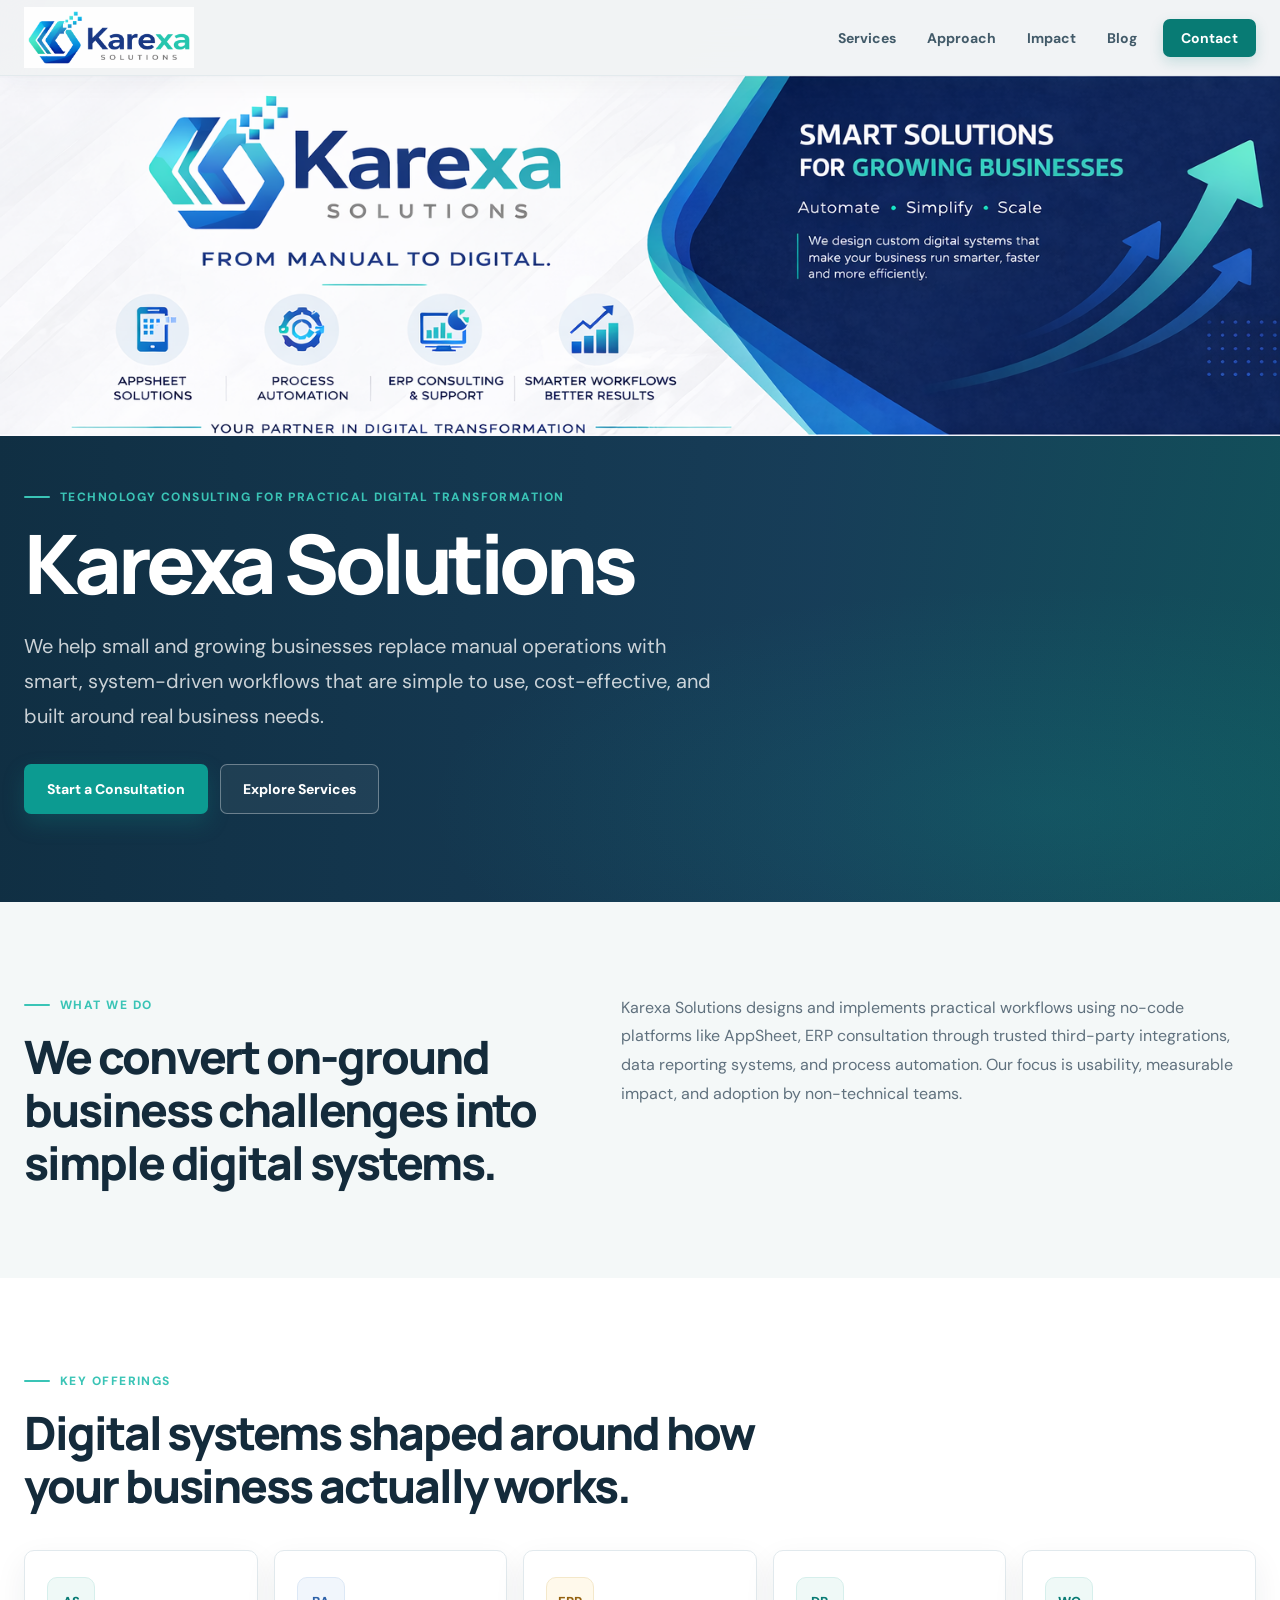
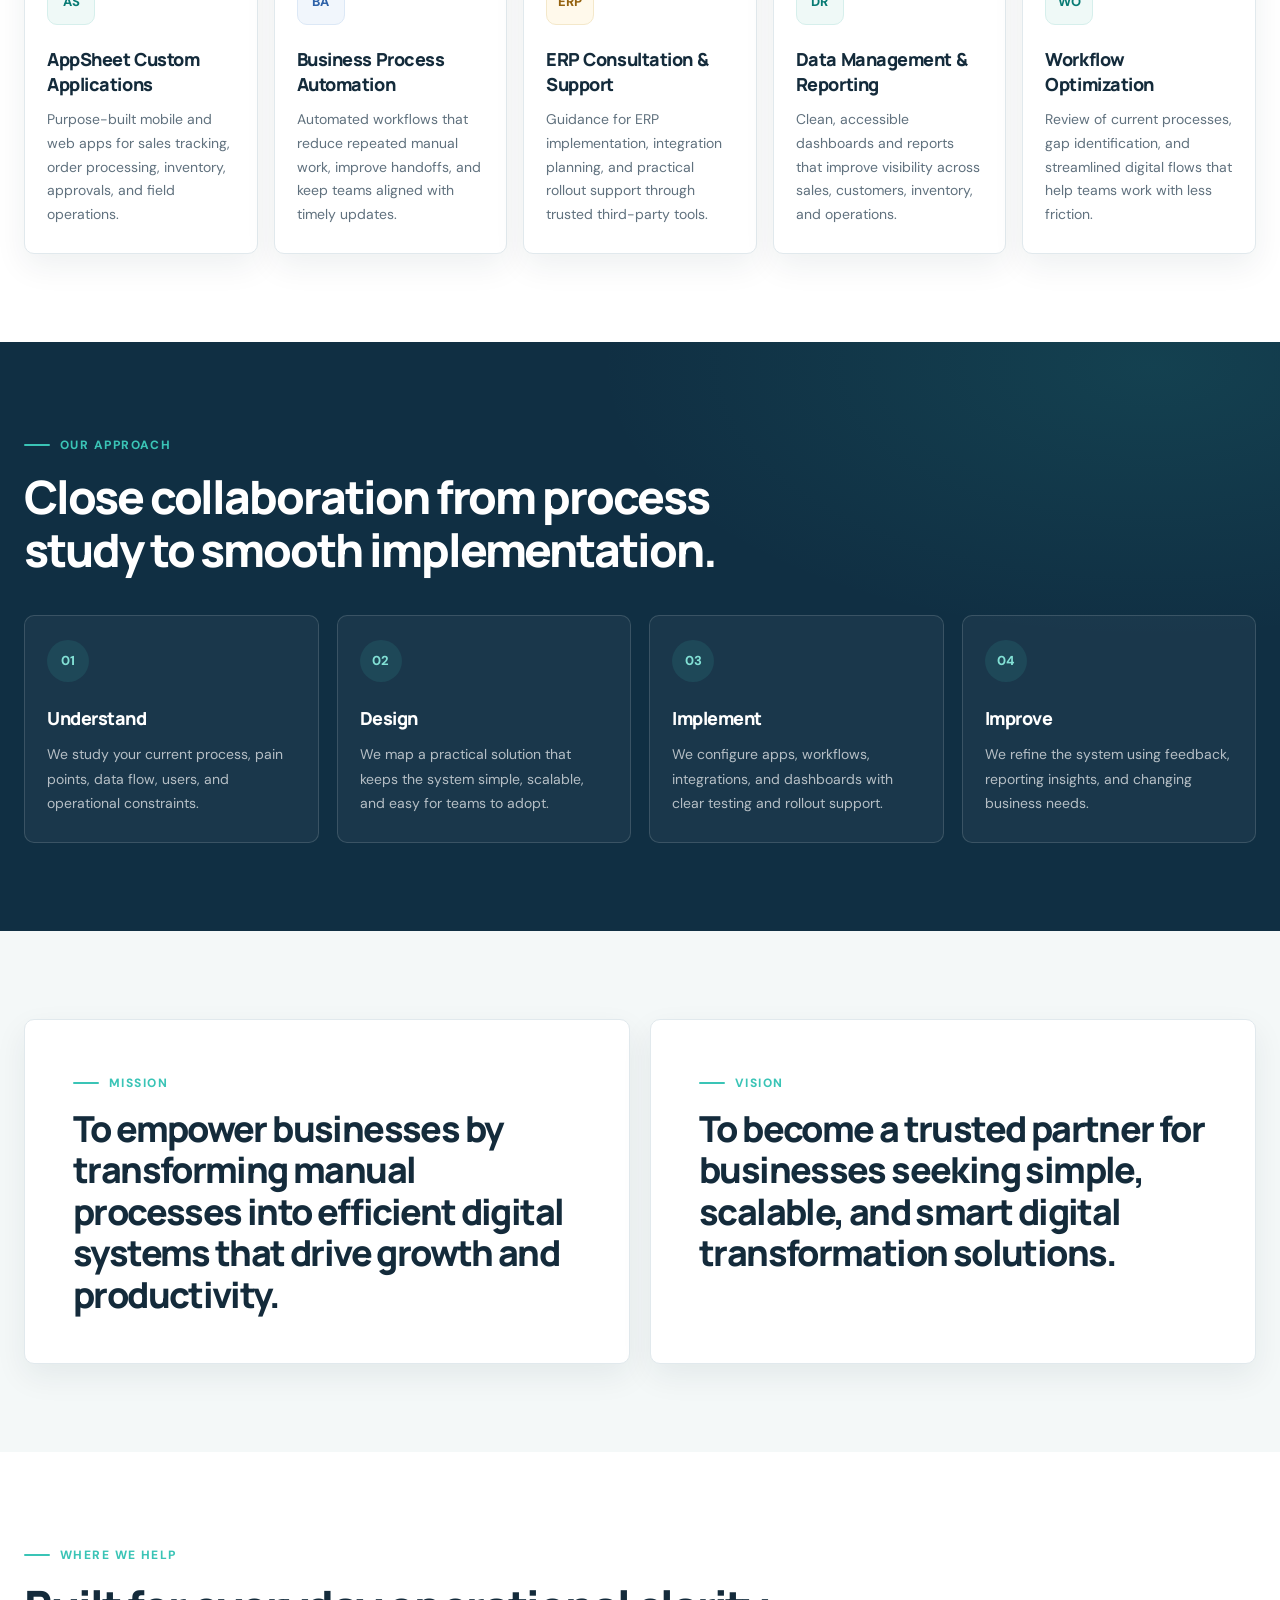
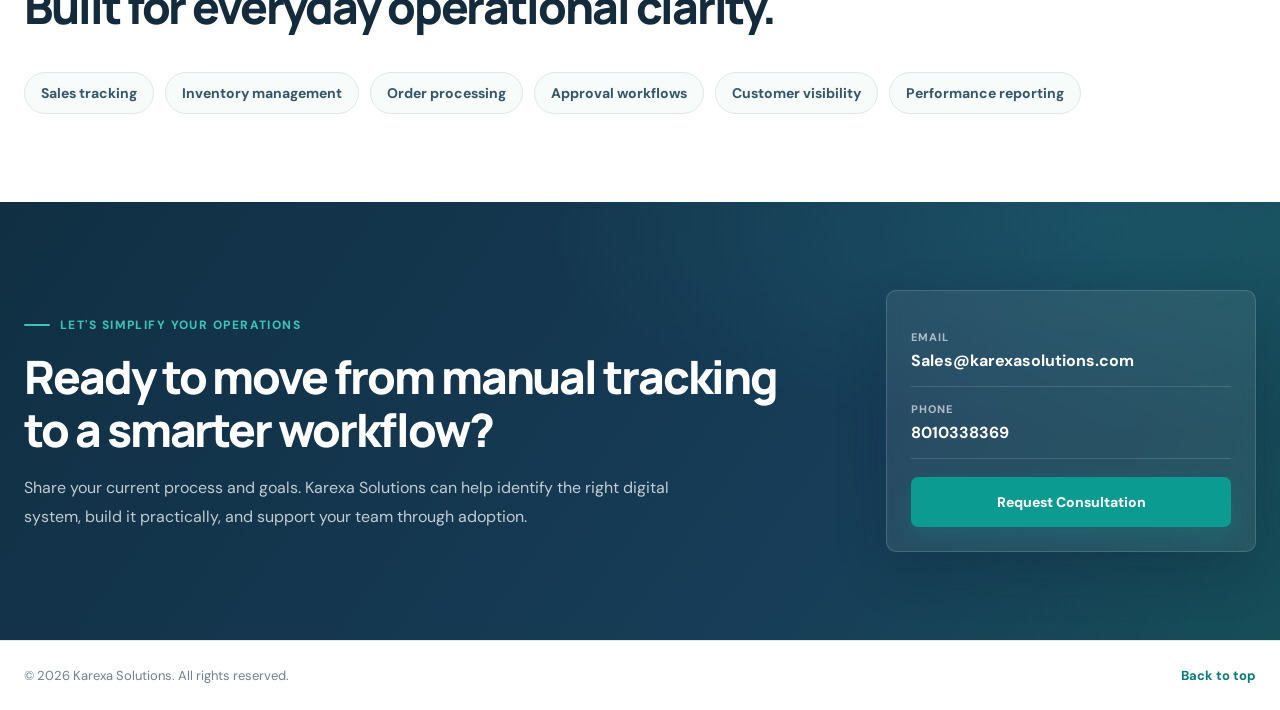
==== commit 9d52e5f6: "Redesign website with a cohesive professional layout Co-authored-by: Copilot <223556219+Copilot@user" ====
--- a/index.html
+++ b/index.html
@@ -8,7 +8,7 @@
       name="description"
       content="Karexa Solutions helps small and growing businesses move from manual operations to simple, scalable digital systems using AppSheet, automation, ERP support, and reporting."
     />
-    <link rel="stylesheet" href="site.css?v=cover-fit-20261020" />
+    <link rel="stylesheet" href="site.css?v=professional-20261020" />
   </head>
   <body>
     <header class="site-header">
--- a/site.css
+++ b/site.css
@@ -1,20 +1,26 @@
-@import url("https://fonts.googleapis.com/css2?family=Montserrat:wght@400;500;600;700;800;900&display=swap");
+@import url("https://fonts.googleapis.com/css2?family=DM+Sans:wght@400;500;600;700&family=Manrope:wght@400;500;600;700;800&display=swap");
 
 :root {
-  --ink: #11285f;
-  --muted: #667085;
-  --line: #d9e5f5;
+  color-scheme: light;
+  --ink: #142b3b;
+  --muted: #60717e;
+  --line: #e1e9ed;
   --paper: #ffffff;
-  --mist: #f6fbff;
-  --teal: #27c7bd;
-  --teal-dark: #0ba7bd;
-  --blue: #176bd6;
-  --navy: #173783;
-  --deep-navy: #071e55;
-  --gold: #27c7bd;
-  --coral: #1698df;
-  --shadow: 0 24px 62px rgba(13, 45, 105, 0.14);
-  font-family: Montserrat, ui-sans-serif, system-ui, -apple-system, BlinkMacSystemFont, "Segoe UI", sans-serif;
+  --mist: #f4f8f8;
+  --teal: #0c9b91;
+  --teal-dark: #087b74;
+  --blue: #2468c9;
+  --navy: #173d58;
+  --deep-navy: #102f43;
+  --gold: #e7a938;
+  --shadow: 0 22px 60px rgba(20, 43, 59, 0.12);
+  --soft-shadow: 0 12px 32px rgba(20, 43, 59, 0.07);
+  --content-width: 1240px;
+  font-family: "DM Sans", ui-sans-serif, system-ui, -apple-system, BlinkMacSystemFont, "Segoe UI", sans-serif;
+  font-synthesis: none;
+  text-rendering: optimizeLegibility;
+  -webkit-font-smoothing: antialiased;
+  -moz-osx-font-smoothing: grayscale;
 }
 
 * {
@@ -23,6 +29,7 @@
 
 html {
   scroll-behavior: smooth;
+  scroll-padding-top: 92px;
 }
 
 body {
@@ -39,64 +46,83 @@
   color: inherit;
 }
 
+button,
+input,
+select,
+textarea {
+  font: inherit;
+}
+
 .site-header {
   position: fixed;
-  inset: 0 0 auto 0;
+  inset: 0 0 auto;
   z-index: 20;
   display: flex;
   align-items: center;
   justify-content: space-between;
-  gap: 24px;
+  gap: 28px;
   height: 76px;
-  padding: 0 clamp(20px, 5vw, 70px);
-  color: var(--ink);
-  background: rgba(255, 255, 255, 0.9);
-  border-bottom: 1px solid rgba(23, 55, 131, 0.12);
-  box-shadow: 0 12px 34px rgba(8, 36, 93, 0.08);
+  padding: 0 max(24px, calc((100vw - var(--content-width)) / 2));
+  border-bottom: 1px solid rgba(225, 233, 237, 0.86);
+  background: rgba(255, 255, 255, 0.94);
+  box-shadow: 0 5px 24px rgba(20, 43, 59, 0.045);
   backdrop-filter: blur(18px);
 }
 
 .brand {
   display: inline-flex;
   align-items: center;
-  gap: 12px;
+  min-width: 0;
   text-decoration: none;
-  min-width: 0;
 }
 
 .brand-logo {
   display: block;
-  width: clamp(138px, 15vw, 178px);
+  width: clamp(138px, 15vw, 170px);
   height: auto;
 }
 
 .site-nav {
   display: flex;
   align-items: center;
-  gap: 6px;
+  gap: 5px;
 }
 
 .site-nav a {
-  padding: 10px 12px;
+  padding: 10px 13px;
   border-radius: 7px;
-  color: var(--navy);
+  color: #425a69;
   font-size: 14px;
-  font-weight: 800;
+  font-weight: 700;
   text-decoration: none;
+  transition: color 160ms ease, background 160ms ease;
 }
 
 .site-nav a:hover,
-.site-nav a:focus-visible,
+.site-nav a:focus-visible {
+  color: var(--teal-dark);
+  background: #edf8f6;
+  outline: none;
+}
+
 .site-nav a.active {
+  color: var(--teal-dark);
+  background: #e8f5f3;
+}
+
+.site-nav a:last-child {
+  margin-left: 8px;
+  padding-right: 18px;
+  padding-left: 18px;
   color: #ffffff;
-  background: linear-gradient(135deg, var(--navy), var(--teal-dark));
-  outline: none;
-}
-
-.site-nav .nav-dashboard {
-  margin-left: 8px;
-  color: #07312e;
-  background: #e7fffb;
+  background: var(--teal-dark);
+  box-shadow: 0 5px 14px rgba(8, 123, 116, 0.18);
+}
+
+.site-nav a:last-child:hover,
+.site-nav a:last-child:focus-visible {
+  color: #ffffff;
+  background: #066a64;
 }
 
 .menu-toggle {
@@ -104,28 +130,32 @@
   width: 44px;
   height: 44px;
   padding: 0;
-  border: 1px solid rgba(23, 55, 131, 0.22);
-  border-radius: 8px;
-  background: rgba(23, 55, 131, 0.06);
+  border: 1px solid var(--line);
+  border-radius: 9px;
+  background: #ffffff;
+  cursor: pointer;
 }
 
 .menu-toggle span {
   display: block;
-  width: 20px;
+  width: 19px;
   height: 2px;
   margin: 5px auto;
+  border-radius: 2px;
   background: var(--navy);
 }
 
 .hero {
   position: relative;
   display: grid;
-  align-items: center;
-  min-height: min(780px, 88vh);
-  padding: max(128px, calc(76px + 28.125vw + 32px)) clamp(20px, 5vw, 70px) 76px;
+  align-items: start;
+  min-height: 710px;
+  padding: max(128px, calc(76px + 28.125vw + 46px)) max(24px, calc((100vw - var(--content-width)) / 2)) 88px;
   overflow: hidden;
   color: #ffffff;
-  background: var(--deep-navy);
+  background:
+    radial-gradient(ellipse at 82% 78%, rgba(14, 155, 145, 0.22), transparent 34%),
+    linear-gradient(135deg, #102f43 0%, #173d58 58%, #124f5a 100%);
 }
 
 .hero-media,
@@ -137,22 +167,22 @@
   inset: 76px 0 auto;
   height: 28.125vw;
   background-image: url("assets/karexa-cover-web.png");
-  background-size: 100% 100%;
   background-position: center top;
   background-repeat: no-repeat;
+  background-size: 100% 100%;
 }
 
 .hero-overlay {
   inset: calc(76px + 28.125vw) 0 0;
   background:
-    linear-gradient(90deg, rgba(7, 30, 85, 0.98) 0%, rgba(7, 30, 85, 0.9) 55%, rgba(7, 30, 85, 0.68) 100%),
-    linear-gradient(0deg, rgba(7, 30, 85, 0.98), rgba(23, 55, 131, 0.52));
+    radial-gradient(ellipse at 82% 80%, rgba(17, 158, 147, 0.16), transparent 42%),
+    linear-gradient(90deg, rgba(16, 47, 67, 0.98), rgba(23, 61, 88, 0.94) 64%, rgba(18, 79, 90, 0.88));
 }
 
 .hero-content {
   position: relative;
   z-index: 1;
-  max-width: 780px;
+  width: min(100%, 790px);
 }
 
 .eyebrow,
@@ -161,19 +191,22 @@
   align-items: center;
   gap: 10px;
   margin: 0 0 16px;
-  color: var(--teal);
-  font-size: 13px;
-  font-weight: 850;
-  letter-spacing: 0.1em;
+  color: #3ac4b6;
+  font-size: 12px;
+  font-weight: 800;
+  letter-spacing: 0.12em;
+  line-height: 1.5;
   text-transform: uppercase;
 }
 
 .eyebrow::before,
 .section-kicker::before {
+  width: 26px;
+  height: 2px;
+  flex: 0 0 auto;
+  border-radius: 2px;
+  background: currentColor;
   content: "";
-  width: 34px;
-  height: 2px;
-  background: currentColor;
 }
 
 h1,
@@ -183,49 +216,73 @@
   margin: 0;
 }
 
+h1,
+h2,
+h3 {
+  font-family: Manrope, "DM Sans", ui-sans-serif, system-ui, sans-serif;
+}
+
 h1 {
-  max-width: 720px;
-  font-size: clamp(54px, 9vw, 112px);
-  line-height: 0.95;
-  letter-spacing: 0;
+  max-width: 780px;
+  font-size: clamp(48px, 7vw, 82px);
+  font-weight: 800;
+  letter-spacing: -0.055em;
+  line-height: 1.02;
 }
 
 .hero-copy {
-  max-width: 690px;
-  margin-top: 26px;
-  color: rgba(255, 255, 255, 0.86);
-  font-size: clamp(18px, 2.1vw, 23px);
-  line-height: 1.55;
+  max-width: 700px;
+  margin-top: 23px;
+  color: rgba(255, 255, 255, 0.78);
+  font-size: clamp(17px, 1.8vw, 20px);
+  line-height: 1.75;
 }
 
 .hero-actions {
   display: flex;
   flex-wrap: wrap;
-  gap: 14px;
-  margin-top: 36px;
+  gap: 12px;
+  margin-top: 30px;
 }
 
 .button {
   display: inline-flex;
+  min-height: 50px;
   align-items: center;
   justify-content: center;
-  min-height: 48px;
-  padding: 0 20px;
+  padding: 0 22px;
+  border: 1px solid transparent;
   border-radius: 7px;
+  font-size: 14px;
   font-weight: 800;
+  text-align: center;
   text-decoration: none;
+  transition: transform 160ms ease, background 160ms ease, box-shadow 160ms ease;
+}
+
+.button:hover {
+  transform: translateY(-2px);
 }
 
 .button.primary {
   color: #ffffff;
-  background: linear-gradient(135deg, var(--blue), var(--teal));
-  box-shadow: 0 14px 30px rgba(22, 107, 214, 0.22);
+  background: var(--teal);
+  box-shadow: 0 9px 22px rgba(12, 155, 145, 0.22);
+}
+
+.button.primary:hover {
+  background: var(--teal-dark);
+  box-shadow: 0 12px 28px rgba(12, 155, 145, 0.28);
 }
 
 .button.secondary {
   color: #ffffff;
-  border: 1px solid rgba(255, 255, 255, 0.44);
-  background: rgba(255, 255, 255, 0.08);
+  border-color: rgba(255, 255, 255, 0.34);
+  background: rgba(255, 255, 255, 0.06);
+}
+
+.button.secondary:hover {
+  background: rgba(255, 255, 255, 0.13);
 }
 
 .button.full {
@@ -233,25 +290,49 @@
 }
 
 .page-hero {
-  padding: 142px clamp(20px, 5vw, 70px) 72px;
+  position: relative;
+  padding: 154px max(24px, calc((100vw - var(--content-width)) / 2)) 82px;
+  overflow: hidden;
   color: #ffffff;
   background:
-    linear-gradient(90deg, rgba(7, 30, 85, 0.94), rgba(23, 55, 131, 0.82), rgba(39, 199, 189, 0.36)),
-    url("assets/karexa-cover-web.png") center / cover;
+    radial-gradient(ellipse at 83% 0%, rgba(45, 185, 169, 0.22), transparent 33%),
+    linear-gradient(125deg, #102f43 0%, #173d58 62%, #164e58 100%);
+}
+
+.page-hero::after {
+  position: absolute;
+  right: max(24px, calc((100vw - var(--content-width)) / 2));
+  bottom: -140px;
+  width: 340px;
+  height: 340px;
+  border: 1px solid rgba(255, 255, 255, 0.09);
+  border-radius: 50%;
+  box-shadow: 0 0 0 36px rgba(255, 255, 255, 0.025), 0 0 0 72px rgba(255, 255, 255, 0.02);
+  content: "";
+  pointer-events: none;
 }
 
 .page-hero h1 {
+  position: relative;
+  z-index: 1;
   max-width: 900px;
-  font-size: clamp(42px, 6vw, 82px);
-  line-height: 0.98;
+  font-size: clamp(40px, 6vw, 70px);
+  line-height: 1.06;
 }
 
 .page-hero p {
-  max-width: 760px;
-  margin-top: 24px;
-  color: rgba(255, 255, 255, 0.82);
-  font-size: clamp(17px, 2vw, 22px);
-  line-height: 1.6;
+  position: relative;
+  z-index: 1;
+  max-width: 710px;
+  margin-top: 20px;
+  color: rgba(255, 255, 255, 0.76);
+  font-size: clamp(16px, 1.7vw, 19px);
+  line-height: 1.75;
+}
+
+.page-hero .section-kicker {
+  position: relative;
+  z-index: 1;
 }
 
 .intro,
@@ -259,13 +340,13 @@
 .approach,
 .impact,
 .contact {
-  padding: 76px clamp(20px, 5vw, 70px);
+  padding: 88px max(24px, calc((100vw - var(--content-width)) / 2));
 }
 
 .intro {
   display: grid;
-  grid-template-columns: minmax(0, 0.86fr) minmax(0, 1.14fr);
-  gap: clamp(28px, 5vw, 80px);
+  grid-template-columns: minmax(0, 0.9fr) minmax(0, 1.1fr);
+  gap: clamp(30px, 6vw, 86px);
   align-items: start;
   background: var(--mist);
 }
@@ -274,9 +355,10 @@
 .section-head h2,
 .impact h2,
 .contact h2 {
-  font-size: clamp(30px, 4vw, 52px);
-  line-height: 1.08;
-  letter-spacing: 0;
+  font-size: clamp(29px, 3.6vw, 46px);
+  font-weight: 800;
+  letter-spacing: -0.045em;
+  line-height: 1.16;
 }
 
 .intro p,
@@ -284,13 +366,22 @@
 .steps p,
 .contact p {
   color: var(--muted);
-  font-size: 17px;
-  line-height: 1.72;
+  font-size: 16px;
+  line-height: 1.8;
+}
+
+.intro p {
+  max-width: 650px;
+  padding-top: 4px;
 }
 
 .section-head {
-  max-width: 860px;
-  margin-bottom: 34px;
+  max-width: 790px;
+  margin-bottom: 38px;
+}
+
+.section-head h2 {
+  color: var(--ink);
 }
 
 .service-grid {
@@ -301,44 +392,61 @@
 
 .service-card {
   min-width: 0;
-  padding: 24px;
+  padding: 26px 22px;
   border: 1px solid var(--line);
-  border-radius: 8px;
+  border-radius: 10px;
   background: #ffffff;
-  box-shadow: 0 16px 38px rgba(18, 49, 46, 0.07);
+  box-shadow: var(--soft-shadow);
+  transition: transform 180ms ease, box-shadow 180ms ease, border-color 180ms ease;
+}
+
+.service-card:hover,
+.detail-card:hover,
+.blog-card:hover,
+.feature-list article:hover {
+  transform: translateY(-4px);
+  border-color: #c6dedb;
+  box-shadow: var(--shadow);
 }
 
 .service-icon {
   display: grid;
-  place-items: center;
   width: 48px;
   height: 48px;
+  place-items: center;
   margin-bottom: 22px;
-  border-radius: 8px;
-  color: #ffffff;
-  background: linear-gradient(135deg, var(--teal), var(--blue));
-  font-size: 14px;
-  font-weight: 850;
+  border: 1px solid #d6efec;
+  border-radius: 10px;
+  color: var(--teal-dark);
+  background: #eff9f7;
+  font-size: 13px;
+  font-weight: 800;
 }
 
 .service-card:nth-child(2) .service-icon {
-  background: linear-gradient(135deg, var(--blue), var(--navy));
+  color: #2d61a8;
+  border-color: #dce8f6;
+  background: #f1f6fc;
 }
 
 .service-card:nth-child(3) .service-icon {
-  background: linear-gradient(135deg, var(--teal), #7df4ed);
-  color: var(--deep-navy);
-}
-
-.service-card:nth-child(4) .service-icon {
-  background: linear-gradient(135deg, #1698df, var(--teal));
+  color: #94620f;
+  border-color: #f4e8ca;
+  background: #fff9eb;
 }
 
 .service-card h3,
 .steps h3 {
   margin-bottom: 12px;
-  font-size: 20px;
-  line-height: 1.2;
+  font-size: 18px;
+  font-weight: 800;
+  letter-spacing: -0.025em;
+  line-height: 1.35;
+}
+
+.service-card p {
+  font-size: 14px;
+  line-height: 1.7;
 }
 
 .detail-grid,
@@ -346,7 +454,7 @@
 .metric-grid,
 .feature-list {
   display: grid;
-  gap: 18px;
+  gap: 20px;
 }
 
 .detail-grid {
@@ -358,11 +466,12 @@
 .metric-grid article,
 .feature-list article {
   min-width: 0;
-  padding: clamp(24px, 3vw, 34px);
+  padding: clamp(26px, 3.2vw, 38px);
   border: 1px solid var(--line);
-  border-radius: 8px;
+  border-radius: 10px;
   background: #ffffff;
-  box-shadow: 0 16px 38px rgba(18, 49, 46, 0.07);
+  box-shadow: var(--soft-shadow);
+  transition: transform 180ms ease, box-shadow 180ms ease, border-color 180ms ease;
 }
 
 .detail-card.wide {
@@ -372,8 +481,10 @@
 .detail-card h2,
 .blog-card h2 {
   margin-bottom: 14px;
-  font-size: clamp(24px, 3vw, 34px);
-  line-height: 1.08;
+  font-size: clamp(23px, 2.7vw, 32px);
+  font-weight: 800;
+  letter-spacing: -0.04em;
+  line-height: 1.18;
 }
 
 .detail-card p,
@@ -381,15 +492,16 @@
 .metric-grid p,
 .feature-list p {
   color: var(--muted);
-  font-size: 16px;
-  line-height: 1.72;
+  font-size: 15px;
+  line-height: 1.75;
 }
 
 .detail-card ul {
   margin: 20px 0 0;
   padding-left: 20px;
-  color: var(--ink);
-  line-height: 1.8;
+  color: #38505e;
+  font-size: 14px;
+  line-height: 1.75;
 }
 
 .detail-card li + li {
@@ -397,8 +509,10 @@
 }
 
 .approach {
-  background: var(--deep-navy);
   color: #ffffff;
+  background:
+    radial-gradient(ellipse at 90% 4%, rgba(45, 185, 169, 0.13), transparent 34%),
+    var(--deep-navy);
 }
 
 .approach .section-head h2 {
@@ -412,61 +526,97 @@
 }
 
 .steps article {
-  padding-top: 24px;
-  border-top: 1px solid rgba(255, 255, 255, 0.24);
+  min-width: 0;
+  padding: 24px 22px 26px;
+  border: 1px solid rgba(255, 255, 255, 0.14);
+  border-radius: 10px;
+  background: rgba(255, 255, 255, 0.045);
 }
 
 .steps span {
-  display: block;
-  margin-bottom: 28px;
-  color: var(--teal);
-  font-weight: 900;
-  font-size: 15px;
+  display: grid;
+  width: 42px;
+  height: 42px;
+  place-items: center;
+  margin-bottom: 24px;
+  border-radius: 50%;
+  color: #82e0d5;
+  background: rgba(58, 196, 182, 0.12);
+  font-size: 13px;
+  font-weight: 800;
+}
+
+.steps h3 {
+  color: #ffffff;
 }
 
 .steps p {
-  color: rgba(255, 255, 255, 0.7);
+  color: rgba(255, 255, 255, 0.68);
+  font-size: 14px;
+  line-height: 1.75;
 }
 
 .process-page {
-  padding-top: 70px;
-  padding-bottom: 70px;
+  padding-top: 76px;
+  padding-bottom: 76px;
+}
+
+.process-page .steps article {
+  border-color: var(--line);
+  background: #ffffff;
+  box-shadow: var(--soft-shadow);
+}
+
+.process-page .steps span {
+  color: var(--teal-dark);
+  background: #eaf7f5;
+}
+
+.process-page .steps h3 {
+  color: var(--ink);
+}
+
+.process-page .steps p {
+  color: var(--muted);
 }
 
 .impact {
   display: grid;
-  grid-template-columns: 1fr 1fr;
-  gap: 18px;
+  grid-template-columns: repeat(2, minmax(0, 1fr));
+  gap: 20px;
   background: var(--mist);
 }
 
 .impact > div {
-  padding: clamp(26px, 4vw, 46px);
-  border-radius: 8px;
+  min-width: 0;
+  padding: clamp(28px, 4vw, 48px);
+  border: 1px solid var(--line);
+  border-radius: 10px;
   background: #ffffff;
-  border: 1px solid var(--line);
+  box-shadow: var(--soft-shadow);
 }
 
 .impact h2 {
-  font-size: clamp(26px, 3vw, 40px);
+  font-size: clamp(24px, 2.8vw, 36px);
 }
 
 .use-case-list {
   display: flex;
   flex-wrap: wrap;
-  gap: 12px;
+  gap: 11px;
 }
 
 .use-case-list span {
   display: inline-flex;
+  min-height: 42px;
   align-items: center;
-  min-height: 44px;
   padding: 0 16px;
-  border: 1px solid var(--line);
-  border-radius: 7px;
-  color: var(--navy);
-  background: #f5fbff;
-  font-weight: 800;
+  border: 1px solid #dce9e8;
+  border-radius: 999px;
+  color: #345668;
+  background: #f7fbfa;
+  font-size: 14px;
+  font-weight: 700;
 }
 
 .feature-list {
@@ -477,8 +627,10 @@
 .metric-grid strong {
   display: block;
   margin-bottom: 12px;
-  font-size: 21px;
-  line-height: 1.2;
+  font-size: 19px;
+  font-weight: 800;
+  letter-spacing: -0.025em;
+  line-height: 1.3;
 }
 
 .metric-grid {
@@ -486,7 +638,7 @@
 }
 
 .metric-grid strong {
-  color: var(--navy);
+  color: var(--teal-dark);
 }
 
 .contact-page {
@@ -495,59 +647,86 @@
 
 .blog-grid {
   grid-template-columns: repeat(4, minmax(0, 1fr));
+}
+
+.blog-card {
+  display: flex;
+  flex-direction: column;
+  align-items: flex-start;
 }
 
 .blog-card span {
   display: inline-flex;
   margin-bottom: 18px;
+  padding: 6px 10px;
+  border-radius: 999px;
   color: var(--teal-dark);
-  font-size: 13px;
-  font-weight: 850;
+  background: #edf8f6;
+  font-size: 11px;
+  font-weight: 800;
   letter-spacing: 0.08em;
   text-transform: uppercase;
 }
 
 .blog-card h2 {
-  font-size: clamp(22px, 2.4vw, 30px);
+  font-size: clamp(21px, 2.25vw, 27px);
 }
 
 .blog-card a {
   display: inline-flex;
-  margin-top: 22px;
-  color: var(--navy);
-  font-weight: 850;
+  align-items: center;
+  gap: 8px;
+  margin-top: auto;
+  padding-top: 22px;
+  color: var(--teal-dark);
+  font-size: 14px;
+  font-weight: 800;
   text-decoration: none;
+}
+
+.blog-card a::after {
+  content: "→";
+  transition: transform 160ms ease;
+}
+
+.blog-card a:hover::after {
+  transform: translateX(3px);
 }
 
 .contact {
   display: grid;
-  grid-template-columns: minmax(0, 1fr) 380px;
-  gap: clamp(28px, 6vw, 90px);
+  grid-template-columns: minmax(0, 1fr) 370px;
+  gap: clamp(32px, 6vw, 88px);
   align-items: center;
   color: #ffffff;
   background:
-    linear-gradient(135deg, rgba(7, 30, 85, 0.96) 0%, rgba(23, 55, 131, 0.92) 58%, rgba(39, 199, 189, 0.88) 100%),
-    url("assets/karexa-cover-web.png") center / cover;
+    radial-gradient(ellipse at 86% 4%, rgba(45, 185, 169, 0.16), transparent 36%),
+    linear-gradient(125deg, #102f43, #173d58 66%, #164e58);
+}
+
+.contact h2 {
+  color: #ffffff;
 }
 
 .contact p {
   max-width: 680px;
-  margin-top: 20px;
-  color: rgba(255, 255, 255, 0.72);
+  margin-top: 18px;
+  color: rgba(255, 255, 255, 0.74);
 }
 
 .contact-panel {
-  padding: 22px;
-  border: 1px solid rgba(255, 255, 255, 0.18);
-  border-radius: 8px;
-  background: rgba(255, 255, 255, 0.1);
-  box-shadow: var(--shadow);
+  padding: 24px;
+  border: 1px solid rgba(255, 255, 255, 0.15);
+  border-radius: 10px;
+  background: rgba(255, 255, 255, 0.075);
+  box-shadow: 0 20px 52px rgba(5, 25, 38, 0.2);
+  backdrop-filter: blur(8px);
 }
 
 .contact-line {
   display: block;
-  padding: 16px 0;
-  border-bottom: 1px solid rgba(255, 255, 255, 0.18);
+  padding: 15px 0;
+  border-bottom: 1px solid rgba(255, 255, 255, 0.14);
   text-decoration: none;
 }
 
@@ -559,14 +738,16 @@
 .contact-line span {
   margin-bottom: 6px;
   color: rgba(255, 255, 255, 0.62);
-  font-size: 13px;
+  font-size: 11px;
   font-weight: 800;
+  letter-spacing: 0.1em;
   text-transform: uppercase;
 }
 
 .contact-line strong {
   overflow-wrap: anywhere;
-  font-size: 18px;
+  color: #ffffff;
+  font-size: 16px;
 }
 
 .contact-panel .button {
@@ -579,23 +760,23 @@
 }
 
 .inquiry-section .section-head p {
-  margin-top: 16px;
+  margin-top: 14px;
   color: var(--muted);
-  font-size: 17px;
+  font-size: 16px;
   line-height: 1.7;
 }
 
 .inquiry-form,
 .admin-card {
-  padding: clamp(22px, 4vw, 40px);
+  padding: clamp(24px, 4vw, 42px);
   border: 1px solid var(--line);
-  border-radius: 8px;
+  border-radius: 10px;
   background: #ffffff;
-  box-shadow: 0 16px 38px rgba(18, 49, 46, 0.07);
+  box-shadow: var(--soft-shadow);
 }
 
 .inquiry-form {
-  max-width: 920px;
+  max-width: 940px;
 }
 
 .form-grid {
@@ -608,9 +789,9 @@
 .admin-login-form label {
   display: grid;
   gap: 8px;
-  color: var(--navy);
-  font-size: 14px;
-  font-weight: 800;
+  color: #344e5d;
+  font-size: 13px;
+  font-weight: 700;
 }
 
 .form-field-wide {
@@ -622,27 +803,31 @@
 .inquiry-form textarea,
 .admin-login-form input {
   width: 100%;
-  min-height: 48px;
+  min-height: 50px;
   padding: 12px 14px;
-  border: 1px solid #cbd7e7;
-  border-radius: 6px;
+  border: 1px solid #cfdbdf;
+  border-radius: 7px;
   color: var(--ink);
   background: #ffffff;
-  font: inherit;
-  font-size: 16px;
+  font-size: 15px;
 }
 
 .inquiry-form textarea {
-  min-height: 140px;
+  min-height: 145px;
   resize: vertical;
+}
+
+.inquiry-form input::placeholder,
+.inquiry-form textarea::placeholder {
+  color: #98a7ae;
 }
 
 .inquiry-form input:focus-visible,
 .inquiry-form select:focus-visible,
 .inquiry-form textarea:focus-visible,
 .admin-login-form input:focus-visible {
-  border-color: var(--blue);
-  outline: 3px solid rgba(23, 107, 214, 0.18);
+  border-color: var(--teal);
+  outline: 3px solid rgba(12, 155, 145, 0.15);
 }
 
 .inquiry-form > .button {
@@ -683,7 +868,7 @@
 }
 
 .thanks-dialog::backdrop {
-  background: rgba(7, 30, 85, 0.68);
+  background: rgba(16, 47, 67, 0.68);
   backdrop-filter: blur(4px);
 }
 
@@ -694,6 +879,7 @@
 .thanks-content h2 {
   margin-bottom: 14px;
   font-size: clamp(28px, 5vw, 38px);
+  letter-spacing: -0.04em;
   line-height: 1.1;
 }
 
@@ -715,21 +901,26 @@
   display: flex;
   justify-content: space-between;
   gap: 18px;
-  padding: 24px clamp(20px, 5vw, 70px);
-  color: var(--muted);
+  padding: 26px max(24px, calc((100vw - var(--content-width)) / 2));
+  color: #71818b;
   background: #ffffff;
   border-top: 1px solid var(--line);
+  font-size: 13px;
 }
 
 .footer a {
-  color: var(--navy);
-  font-weight: 800;
+  color: var(--teal-dark);
+  font-weight: 700;
   text-decoration: none;
+}
+
+.footer a:hover {
+  text-decoration: underline;
 }
 
 @media (max-width: 1180px) {
   .service-grid {
-    grid-template-columns: repeat(2, minmax(0, 1fr));
+    grid-template-columns: repeat(3, minmax(0, 1fr));
   }
 
   .steps,
@@ -746,6 +937,8 @@
 @media (max-width: 820px) {
   .site-header {
     height: 70px;
+    padding-right: 20px;
+    padding-left: 20px;
   }
 
   .menu-toggle {
@@ -754,30 +947,46 @@
 
   .site-nav {
     position: fixed;
-    inset: 70px 0 auto 0;
+    inset: 70px 0 auto;
     display: none;
-    padding: 18px 20px 24px;
-    background: rgba(7, 30, 85, 0.98);
-    border-bottom: 1px solid rgba(255, 255, 255, 0.14);
-  }
-
-  .site-nav a {
-    color: rgba(255, 255, 255, 0.88);
+    padding: 14px 20px 22px;
+    border-bottom: 1px solid rgba(255, 255, 255, 0.12);
+    background: #102f43;
+    box-shadow: 0 18px 32px rgba(16, 47, 67, 0.2);
+  }
+
+  .site-nav a,
+  .site-nav a.active {
+    padding: 13px 14px;
+    color: rgba(255, 255, 255, 0.86);
+    background: transparent;
+  }
+
+  .site-nav a:last-child {
+    margin: 6px 0 0;
+    color: #ffffff;
+    background: var(--teal-dark);
+  }
+
+  .site-nav a:hover,
+  .site-nav a:focus-visible,
+  .site-nav a.active {
+    color: #ffffff;
+    background: rgba(255, 255, 255, 0.1);
+  }
+
+  .site-nav a:last-child:hover {
+    background: #066a64;
   }
 
   body.nav-open .site-nav {
     display: grid;
-    gap: 6px;
-  }
-
-  .site-nav .nav-dashboard {
-    margin-left: 0;
-    text-align: center;
+    gap: 4px;
   }
 
   .hero {
-    min-height: 760px;
-    padding-top: max(114px, calc(70px + 28.125vw + 24px));
+    min-height: 690px;
+    padding: max(112px, calc(70px + 28.125vw + 34px)) 24px 72px;
   }
 
   .hero-media {
@@ -786,48 +995,19 @@
 
   .hero-overlay {
     top: calc(70px + 28.125vw);
-    background: linear-gradient(180deg, rgba(7, 30, 85, 0.78), rgba(7, 30, 85, 0.98));
+    background:
+      radial-gradient(ellipse at 80% 75%, rgba(14, 155, 145, 0.18), transparent 44%),
+      linear-gradient(180deg, rgba(16, 47, 67, 0.88), #102f43 72%);
+  }
+
+  .page-hero {
+    padding: 130px 24px 68px;
   }
 
   .intro,
   .impact,
   .contact {
     grid-template-columns: 1fr;
-  }
-
-  .contact {
-    padding-bottom: 44px;
-  }
-
-  .contact-panel {
-    width: 100%;
-  }
-}
-
-@media (max-width: 620px) {
-  .brand-logo {
-    width: 136px;
-  }
-
-  .hero-actions,
-  .button {
-    width: 100%;
-  }
-
-  .service-grid,
-  .steps,
-  .detail-grid,
-  .blog-grid,
-  .metric-grid {
-    grid-template-columns: 1fr;
-  }
-
-  .form-grid {
-    grid-template-columns: 1fr;
-  }
-
-  .form-field-wide {
-    grid-column: auto;
   }
 
   .intro,
@@ -835,11 +1015,118 @@
   .approach,
   .impact,
   .contact {
-    padding-top: 54px;
-    padding-bottom: 54px;
+    padding-top: 68px;
+    padding-bottom: 68px;
+  }
+
+  .contact {
+    gap: 30px;
+  }
+
+  .contact-panel {
+    width: min(100%, 520px);
+  }
+}
+
+@media (max-width: 620px) {
+  .brand-logo {
+    width: 136px;
+  }
+
+  .hero {
+    min-height: 700px;
+    padding-top: max(110px, calc(70px + 28.125vw + 30px));
+  }
+
+  .hero-actions,
+  .hero-actions .button {
+    width: 100%;
+  }
+
+  .hero-actions {
+    gap: 10px;
+    margin-top: 24px;
+  }
+
+  .hero h1 {
+    font-size: clamp(46px, 12vw, 62px);
+  }
+
+  .hero-copy {
+    margin-top: 18px;
+    font-size: 16px;
+    line-height: 1.7;
+  }
+
+  .page-hero {
+    padding: 122px 22px 58px;
+  }
+
+  .page-hero h1 {
+    font-size: clamp(38px, 10vw, 54px);
+  }
+
+  .page-hero p {
+    margin-top: 16px;
+    font-size: 16px;
+  }
+
+  .service-grid,
+  .steps,
+  .detail-grid,
+  .blog-grid,
+  .metric-grid,
+  .form-grid {
+    grid-template-columns: 1fr;
+  }
+
+  .detail-card.wide,
+  .form-field-wide {
+    grid-column: auto;
+  }
+
+  .intro,
+  .section,
+  .approach,
+  .impact,
+  .contact {
+    padding: 56px 22px;
+  }
+
+  .section-head {
+    margin-bottom: 28px;
+  }
+
+  .intro h2,
+  .section-head h2,
+  .impact h2,
+  .contact h2 {
+    font-size: clamp(28px, 8vw, 36px);
+  }
+
+  .service-card,
+  .detail-card,
+  .blog-card,
+  .metric-grid article,
+  .feature-list article {
+    padding: 24px;
+  }
+
+  .inquiry-form {
+    padding: 22px;
   }
 
   .footer {
     flex-direction: column;
-  }
-}
+    padding: 22px;
+  }
+}
+
+@media (prefers-reduced-motion: reduce) {
+  *,
+  *::before,
+  *::after {
+    scroll-behavior: auto !important;
+    transition-duration: 0.01ms !important;
+  }
+}
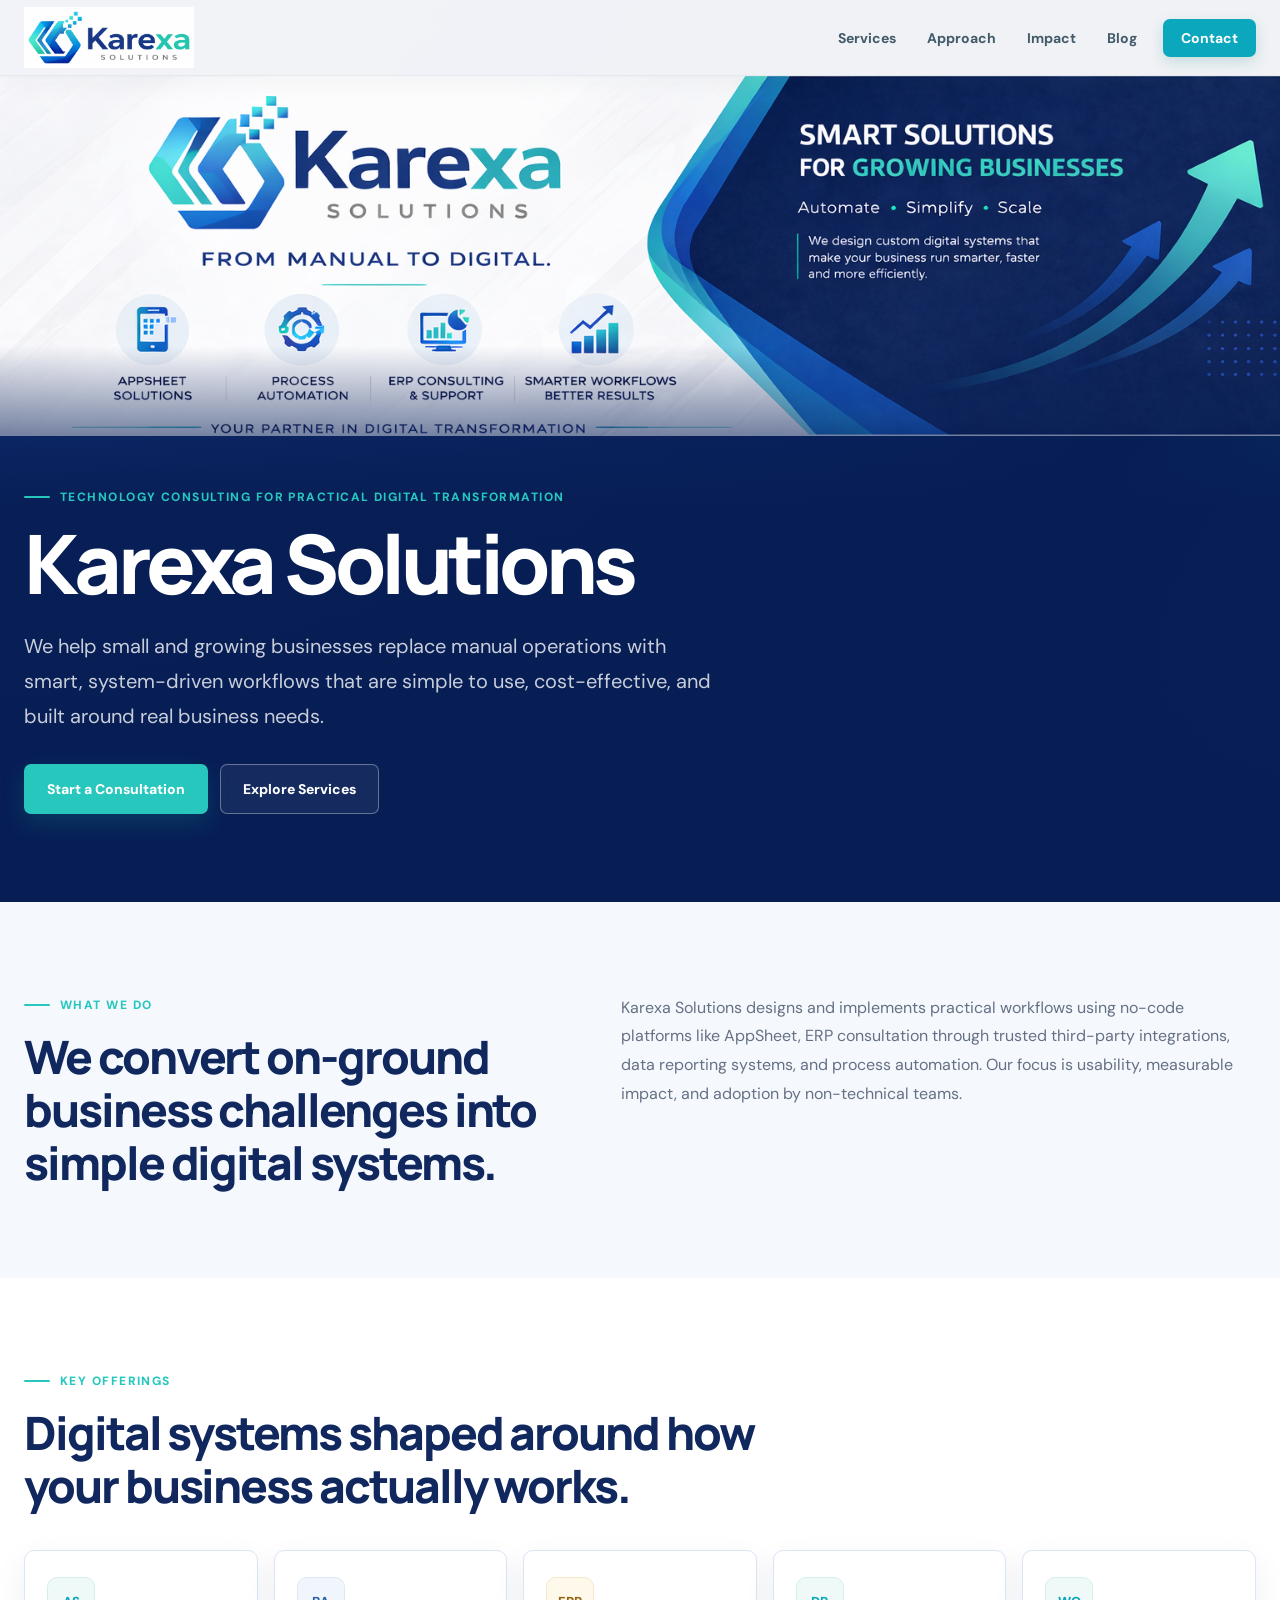
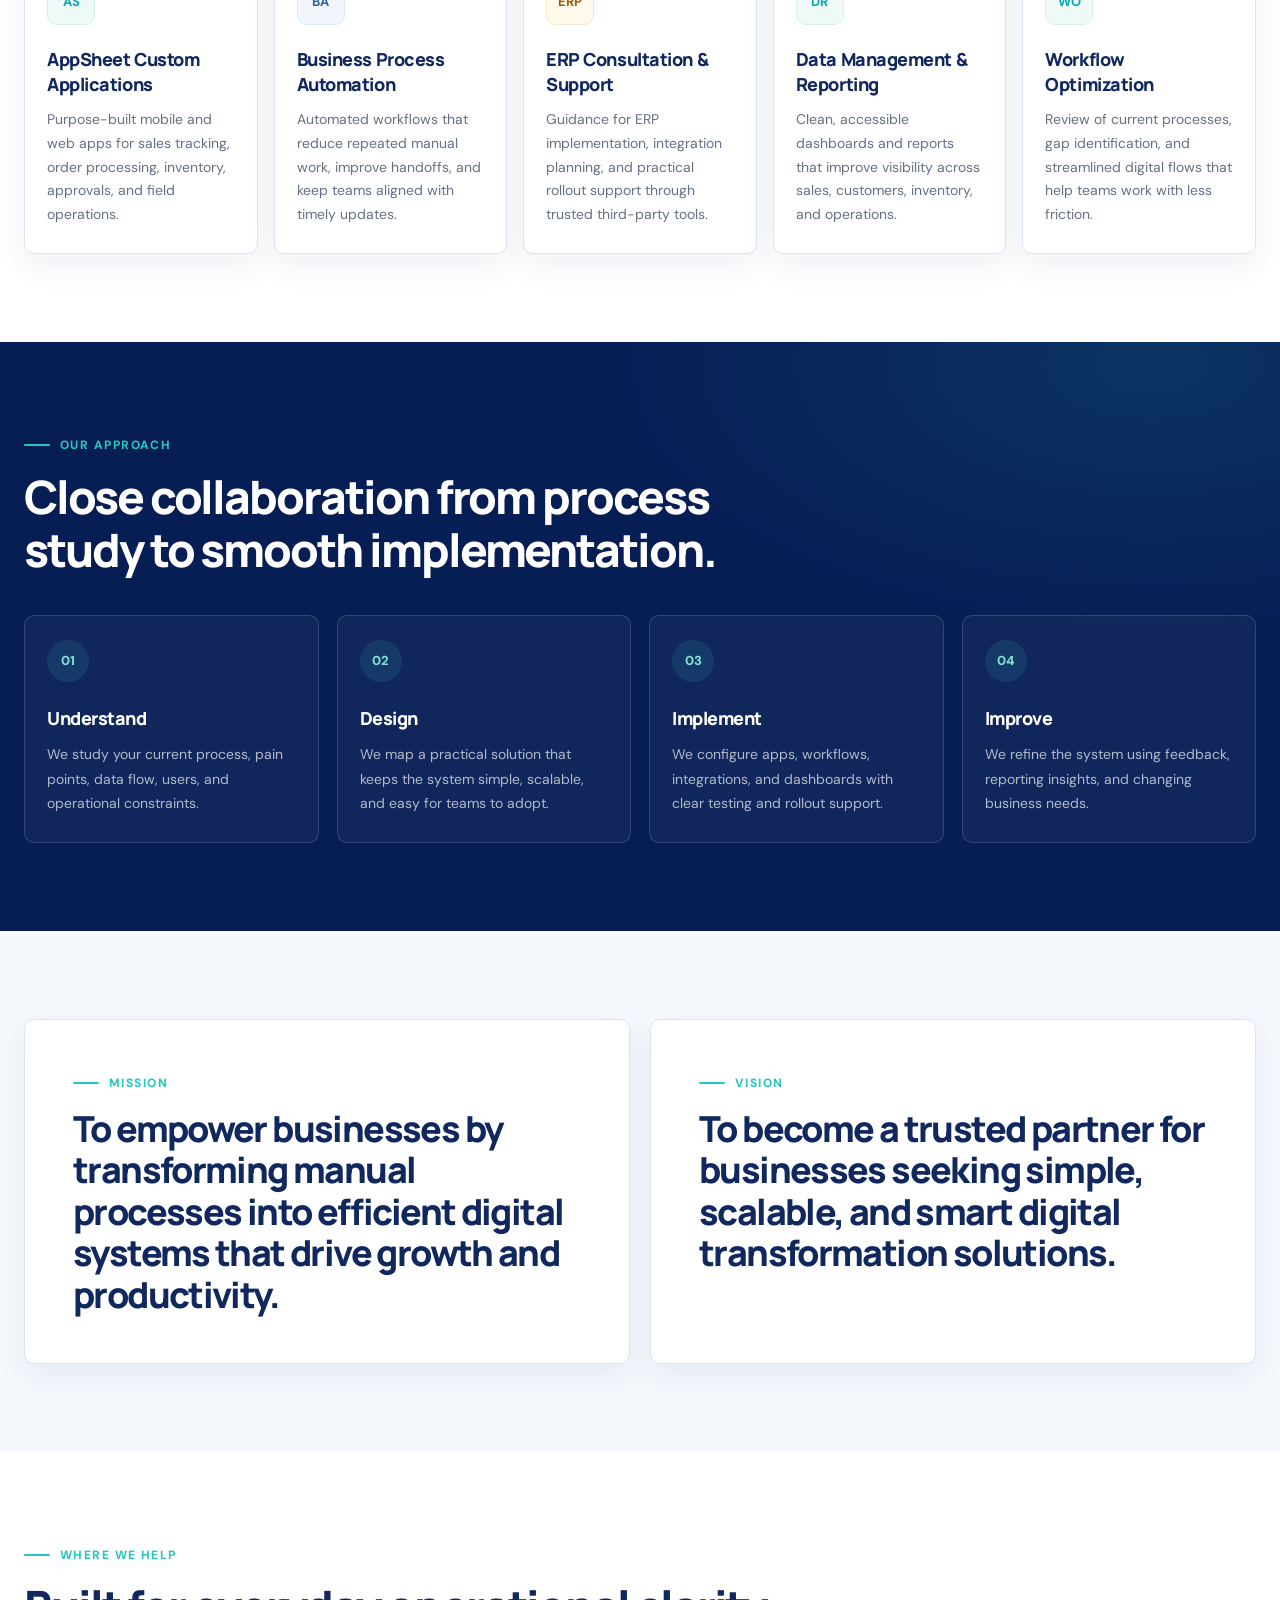
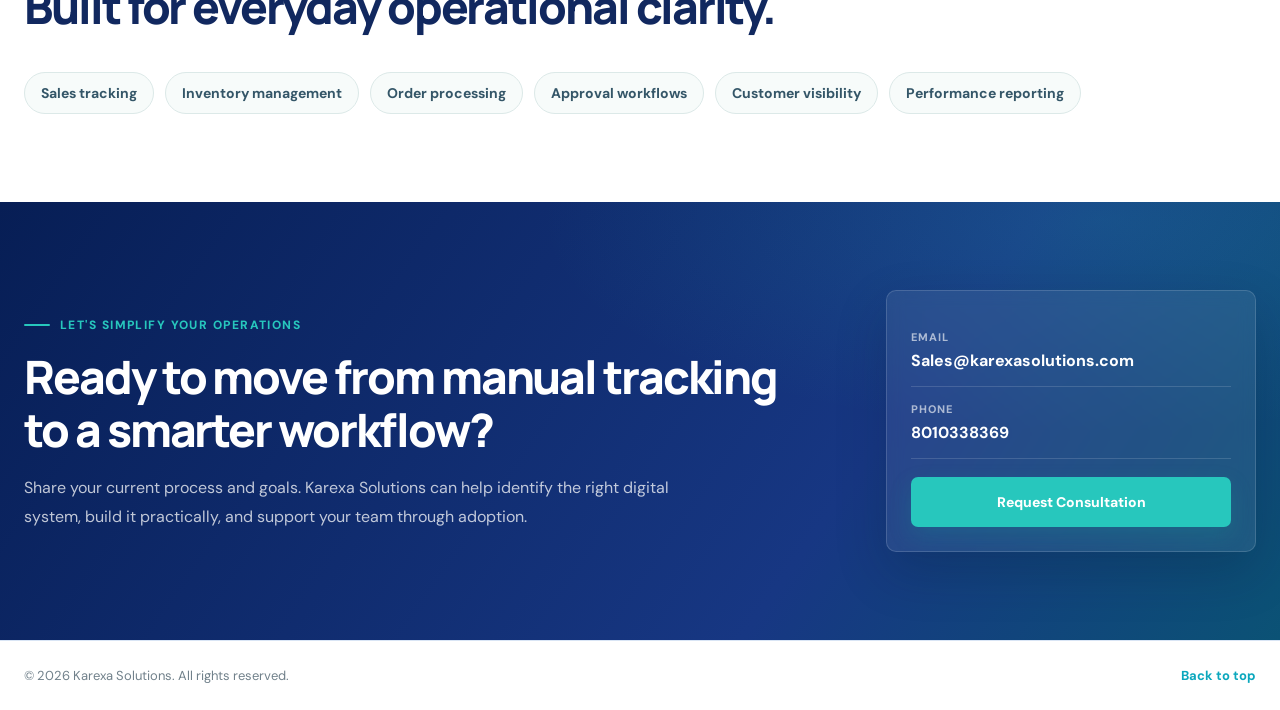
==== commit 9240b5c8: "Blend cover into branded homepage background Co-authored-by: Copilot <223556219+Copilot@users.norepl" ====
--- a/index.html
+++ b/index.html
@@ -8,7 +8,7 @@
       name="description"
       content="Karexa Solutions helps small and growing businesses move from manual operations to simple, scalable digital systems using AppSheet, automation, ERP support, and reporting."
     />
-    <link rel="stylesheet" href="site.css?v=professional-20261020" />
+    <link rel="stylesheet" href="site.css?v=logo-theme-background-20261020" />
   </head>
   <body>
     <header class="site-header">
@@ -31,8 +31,6 @@
 
     <main id="top">
       <section class="hero" aria-labelledby="hero-title">
-        <div class="hero-media" aria-hidden="true"></div>
-        <div class="hero-overlay"></div>
         <div class="hero-content">
           <p class="eyebrow">Technology consulting for practical digital transformation</p>
           <h1 id="hero-title">Karexa Solutions</h1>
--- a/site.css
+++ b/site.css
@@ -2,19 +2,19 @@
 
 :root {
   color-scheme: light;
-  --ink: #142b3b;
-  --muted: #60717e;
-  --line: #e1e9ed;
+  --ink: #11285f;
+  --muted: #667085;
+  --line: #d9e5f5;
   --paper: #ffffff;
-  --mist: #f4f8f8;
-  --teal: #0c9b91;
-  --teal-dark: #087b74;
-  --blue: #2468c9;
-  --navy: #173d58;
-  --deep-navy: #102f43;
-  --gold: #e7a938;
-  --shadow: 0 22px 60px rgba(20, 43, 59, 0.12);
-  --soft-shadow: 0 12px 32px rgba(20, 43, 59, 0.07);
+  --mist: #f5f9fd;
+  --teal: #27c7bd;
+  --teal-dark: #0ba7bd;
+  --blue: #176bd6;
+  --navy: #173783;
+  --deep-navy: #071e55;
+  --gold: #27c7bd;
+  --shadow: 0 22px 60px rgba(13, 45, 105, 0.14);
+  --soft-shadow: 0 12px 32px rgba(13, 45, 105, 0.07);
   --content-width: 1240px;
   font-family: "DM Sans", ui-sans-serif, system-ui, -apple-system, BlinkMacSystemFont, "Segoe UI", sans-serif;
   font-synthesis: none;
@@ -154,29 +154,15 @@
   overflow: hidden;
   color: #ffffff;
   background:
-    radial-gradient(ellipse at 82% 78%, rgba(14, 155, 145, 0.22), transparent 34%),
-    linear-gradient(135deg, #102f43 0%, #173d58 58%, #124f5a 100%);
-}
-
-.hero-media,
-.hero-overlay {
-  position: absolute;
-}
-
-.hero-media {
-  inset: 76px 0 auto;
-  height: 28.125vw;
-  background-image: url("assets/karexa-cover-web.png");
-  background-position: center top;
-  background-repeat: no-repeat;
-  background-size: 100% 100%;
-}
-
-.hero-overlay {
-  inset: calc(76px + 28.125vw) 0 0;
-  background:
-    radial-gradient(ellipse at 82% 80%, rgba(17, 158, 147, 0.16), transparent 42%),
-    linear-gradient(90deg, rgba(16, 47, 67, 0.98), rgba(23, 61, 88, 0.94) 64%, rgba(18, 79, 90, 0.88));
+    linear-gradient(
+      180deg,
+      rgba(7, 30, 85, 0) 0,
+      rgba(7, 30, 85, 0) calc(76px + 28.125vw - 90px),
+      rgba(7, 30, 85, 0.96) calc(76px + 28.125vw + 68px),
+      #071e55 100%
+    ),
+    url("assets/karexa-cover-web.png") center 76px / 100% auto no-repeat,
+    linear-gradient(135deg, #173783 0%, #071e55 72%, #0b5275 100%);
 }
 
 .hero-content {
@@ -191,7 +177,7 @@
   align-items: center;
   gap: 10px;
   margin: 0 0 16px;
-  color: #3ac4b6;
+  color: var(--teal);
   font-size: 12px;
   font-weight: 800;
   letter-spacing: 0.12em;
@@ -295,8 +281,8 @@
   overflow: hidden;
   color: #ffffff;
   background:
-    radial-gradient(ellipse at 83% 0%, rgba(45, 185, 169, 0.22), transparent 33%),
-    linear-gradient(125deg, #102f43 0%, #173d58 62%, #164e58 100%);
+    radial-gradient(ellipse at 83% 0%, rgba(39, 199, 189, 0.18), transparent 33%),
+    linear-gradient(125deg, #071e55 0%, #173783 62%, #0b5275 100%);
 }
 
 .page-hero::after {
@@ -511,7 +497,7 @@
 .approach {
   color: #ffffff;
   background:
-    radial-gradient(ellipse at 90% 4%, rgba(45, 185, 169, 0.13), transparent 34%),
+    radial-gradient(ellipse at 90% 4%, rgba(39, 199, 189, 0.13), transparent 34%),
     var(--deep-navy);
 }
 
@@ -700,8 +686,8 @@
   align-items: center;
   color: #ffffff;
   background:
-    radial-gradient(ellipse at 86% 4%, rgba(45, 185, 169, 0.16), transparent 36%),
-    linear-gradient(125deg, #102f43, #173d58 66%, #164e58);
+    radial-gradient(ellipse at 86% 4%, rgba(39, 199, 189, 0.16), transparent 36%),
+    linear-gradient(125deg, #071e55, #173783 66%, #0b5275);
 }
 
 .contact h2 {
@@ -951,7 +937,7 @@
     display: none;
     padding: 14px 20px 22px;
     border-bottom: 1px solid rgba(255, 255, 255, 0.12);
-    background: #102f43;
+    background: var(--deep-navy);
     box-shadow: 0 18px 32px rgba(16, 47, 67, 0.2);
   }
 
@@ -987,17 +973,6 @@
   .hero {
     min-height: 690px;
     padding: max(112px, calc(70px + 28.125vw + 34px)) 24px 72px;
-  }
-
-  .hero-media {
-    top: 70px;
-  }
-
-  .hero-overlay {
-    top: calc(70px + 28.125vw);
-    background:
-      radial-gradient(ellipse at 80% 75%, rgba(14, 155, 145, 0.18), transparent 44%),
-      linear-gradient(180deg, rgba(16, 47, 67, 0.88), #102f43 72%);
   }
 
   .page-hero {
@@ -1036,6 +1011,16 @@
   .hero {
     min-height: 700px;
     padding-top: max(110px, calc(70px + 28.125vw + 30px));
+    background:
+      linear-gradient(
+        180deg,
+        rgba(7, 30, 85, 0) 0,
+        rgba(7, 30, 85, 0) calc(70px + 28.125vw - 75px),
+        rgba(7, 30, 85, 0.97) calc(70px + 28.125vw + 52px),
+        #071e55 100%
+      ),
+      url("assets/karexa-cover-web.png") center 70px / 100% auto no-repeat,
+      linear-gradient(135deg, #173783 0%, #071e55 72%, #0b5275 100%);
   }
 
   .hero-actions,
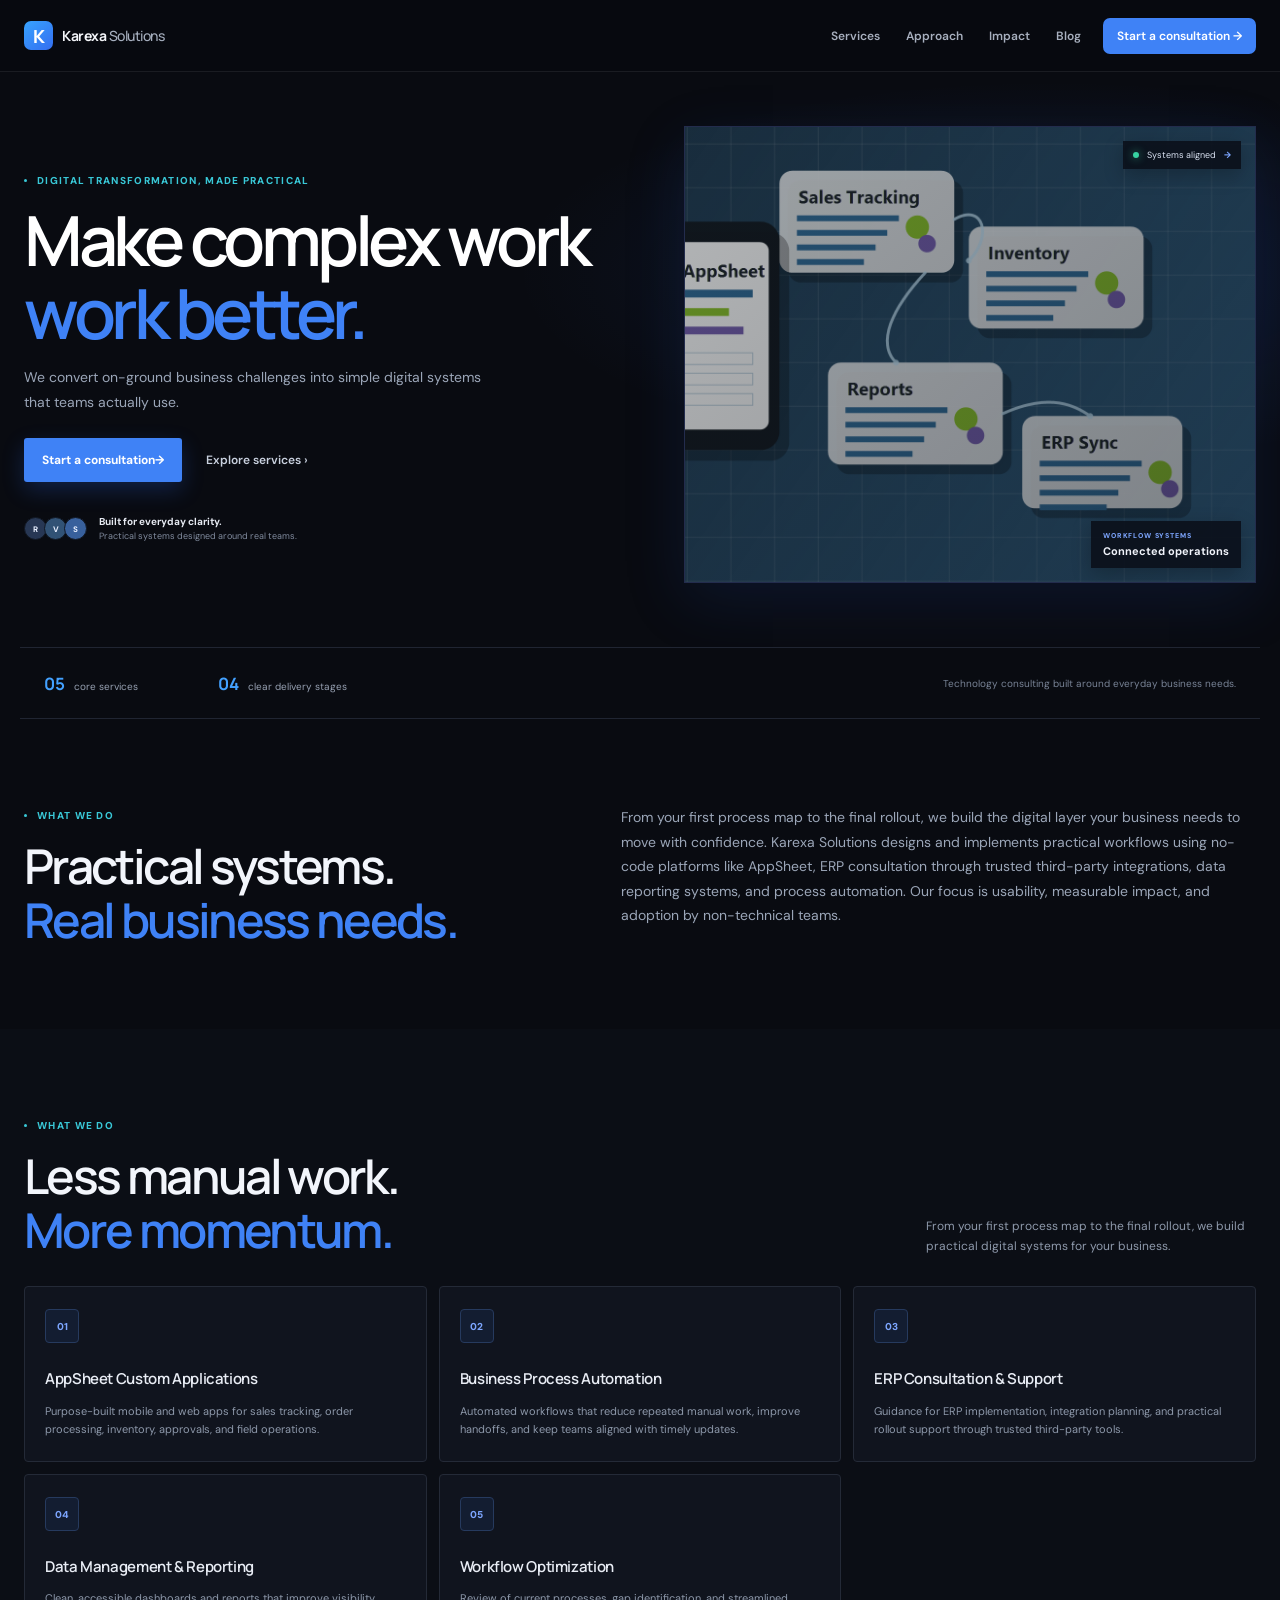
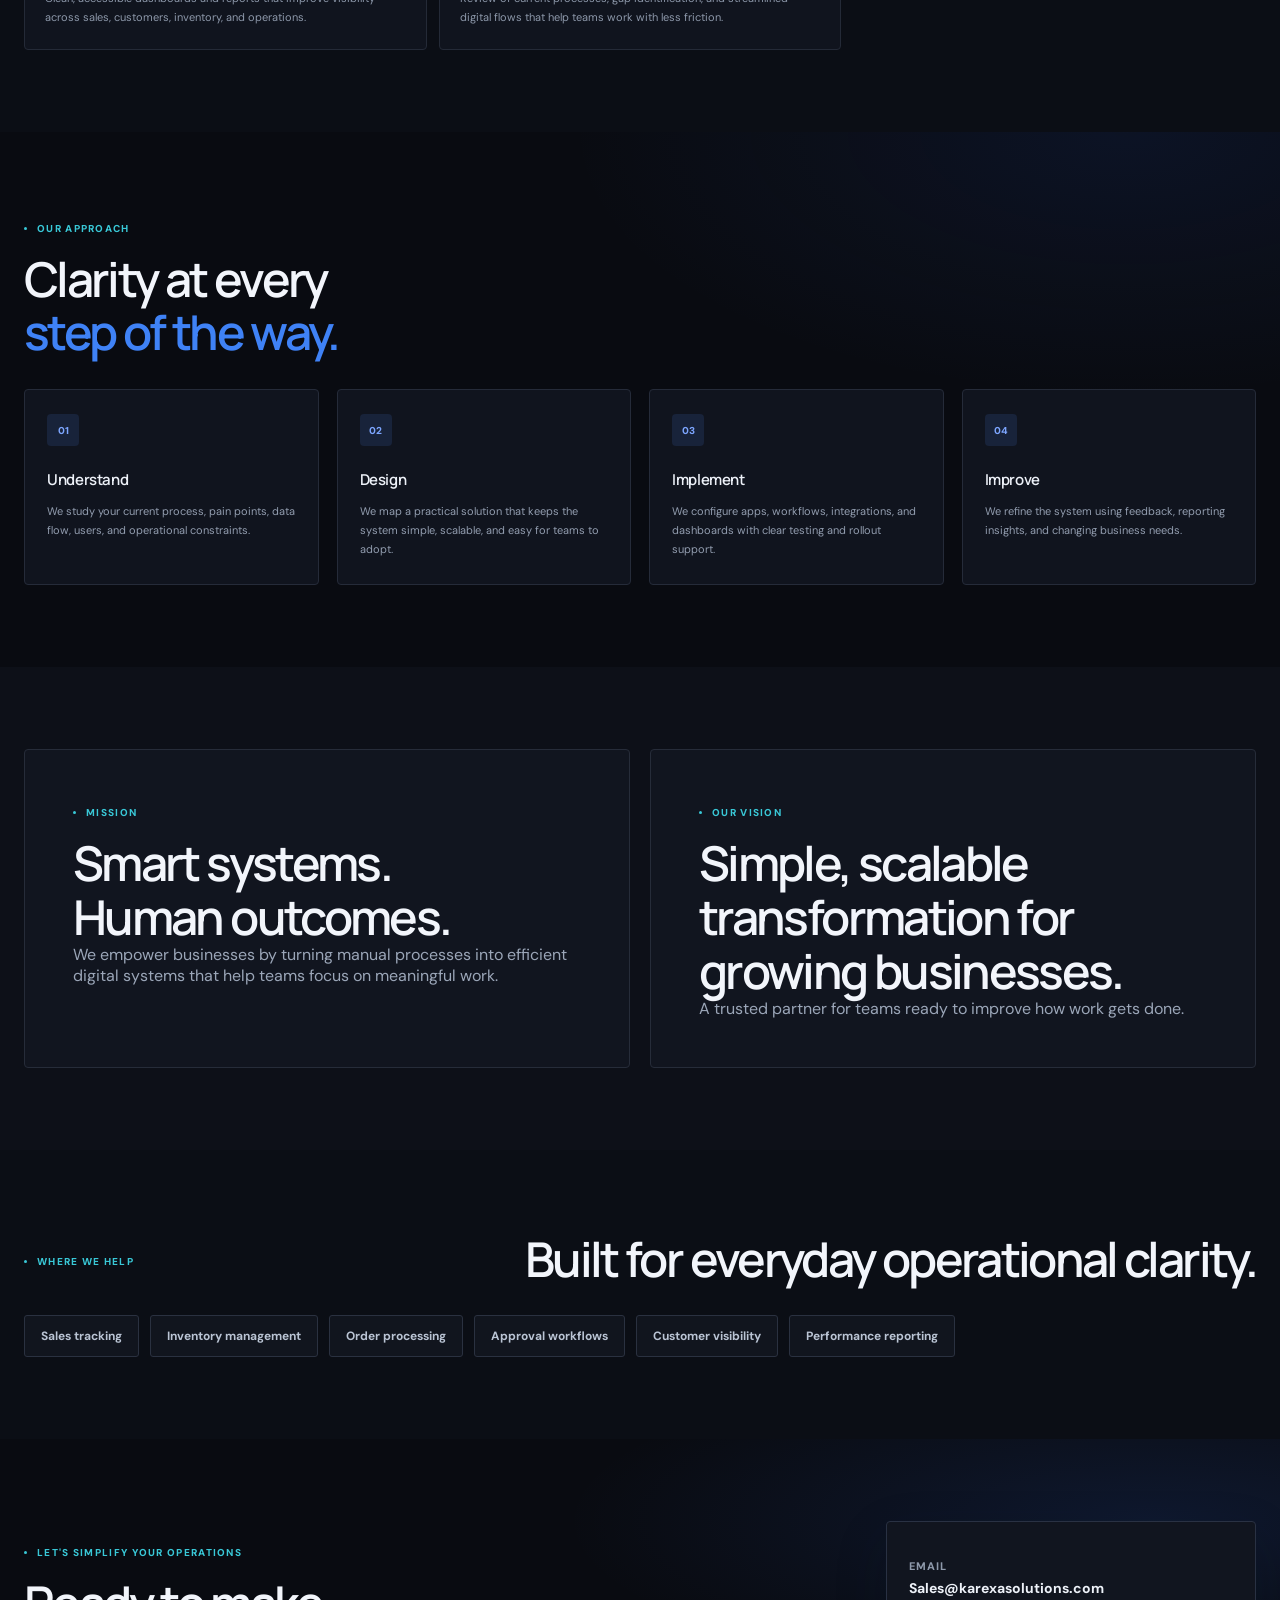
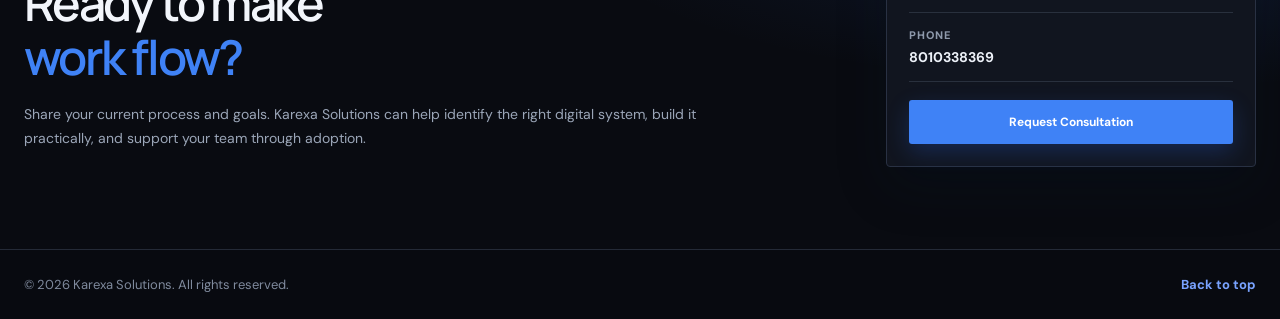
==== commit a7347729: "Redesign Karexa site to match dark blue reference Co-authored-by: Copilot <223556219+Copilot@users.n" ====
--- a/index.html
+++ b/index.html
@@ -8,12 +8,13 @@
       name="description"
       content="Karexa Solutions helps small and growing businesses move from manual operations to simple, scalable digital systems using AppSheet, automation, ERP support, and reporting."
     />
-    <link rel="stylesheet" href="site.css?v=logo-theme-background-20261020" />
+    <link rel="stylesheet" href="site.css?v=reference-dark-redesign-20261020" />
   </head>
   <body>
     <header class="site-header">
       <a class="brand" href="index.html" aria-label="Karexa Solutions home">
-        <img class="brand-logo" src="assets/karexa-logo-web.png" alt="Karexa Solutions" />
+        <span class="brand-mark" aria-hidden="true">K</span>
+        <span class="brand-name">Karexa <span>Solutions</span></span>
       </a>
       <button class="menu-toggle" type="button" aria-expanded="false" aria-controls="site-nav">
         <span></span>
@@ -25,32 +26,47 @@
         <a href="approach.html">Approach</a>
         <a href="impact.html">Impact</a>
         <a href="blog.html">Blog</a>
-        <a href="contact.html">Contact</a>
+        <a href="contact.html">Start a consultation <span aria-hidden="true">→</span></a>
       </nav>
     </header>
 
     <main id="top">
       <section class="hero" aria-labelledby="hero-title">
         <div class="hero-content">
-          <p class="eyebrow">Technology consulting for practical digital transformation</p>
-          <h1 id="hero-title">Karexa Solutions</h1>
+          <p class="eyebrow">Digital transformation, made practical</p>
+          <h1 id="hero-title">Make complex work <span class="hero-highlight">work better.</span></h1>
           <p class="hero-copy">
-            We help small and growing businesses replace manual operations with smart,
-            system-driven workflows that are simple to use, cost-effective, and built around real business needs.
+            We convert on-ground business challenges into simple digital systems that teams actually use.
           </p>
           <div class="hero-actions">
-            <a class="button primary" href="contact.html#inquiry-form">Start a Consultation</a>
-            <a class="button secondary" href="services.html">Explore Services</a>
+            <a class="button primary" href="contact.html#inquiry-form">Start a consultation <span aria-hidden="true">→</span></a>
+            <a class="text-link" href="services.html">Explore services <span aria-hidden="true">›</span></a>
           </div>
-        </div>
+          <div class="hero-proof">
+            <div class="proof-avatars" aria-hidden="true"><span>R</span><span>V</span><span>S</span></div>
+            <p><strong>Built for everyday clarity.</strong><br />Practical systems designed around real teams.</p>
+          </div>
+        </div>
+        <div class="hero-visual">
+          <img src="assets/karexa-workflow-hero.png" alt="Connected AppSheet, sales, inventory, reporting, and ERP workflows" />
+          <div class="visual-status"><span></span> Systems aligned <strong>→</strong></div>
+          <div class="visual-caption"><span>WORKFLOW SYSTEMS</span><strong>Connected operations</strong></div>
+        </div>
+      </section>
+
+      <section class="metrics-strip" aria-label="Karexa at a glance">
+        <div><strong>05</strong><span>core services</span></div>
+        <div><strong>04</strong><span>clear delivery stages</span></div>
+        <p>Technology consulting built around everyday business needs.</p>
       </section>
 
       <section class="intro" aria-label="Company overview">
         <div class="intro-text">
           <span class="section-kicker">What we do</span>
-          <h2>We convert on-ground business challenges into simple digital systems.</h2>
+          <h2>Practical systems.<br /><span class="accent-text">Real business needs.</span></h2>
         </div>
         <p>
+          From your first process map to the final rollout, we build the digital layer your business needs to move with confidence.
           Karexa Solutions designs and implements practical workflows using no-code platforms like AppSheet,
           ERP consultation through trusted third-party integrations, data reporting systems, and process automation.
           Our focus is usability, measurable impact, and adoption by non-technical teams.
@@ -59,32 +75,35 @@
 
       <section id="services" class="section">
         <div class="section-head">
-          <span class="section-kicker">Key offerings</span>
-          <h2>Digital systems shaped around how your business actually works.</h2>
+          <div>
+            <span class="section-kicker">What we do</span>
+            <h2>Less manual work.<br /><span class="accent-text">More momentum.</span></h2>
+          </div>
+          <p>From your first process map to the final rollout, we build practical digital systems for your business.</p>
         </div>
         <div class="service-grid">
           <article class="service-card">
-            <span class="service-icon">AS</span>
+            <span class="service-icon">01</span>
             <h3>AppSheet Custom Applications</h3>
             <p>Purpose-built mobile and web apps for sales tracking, order processing, inventory, approvals, and field operations.</p>
           </article>
           <article class="service-card">
-            <span class="service-icon">BA</span>
+            <span class="service-icon">02</span>
             <h3>Business Process Automation</h3>
             <p>Automated workflows that reduce repeated manual work, improve handoffs, and keep teams aligned with timely updates.</p>
           </article>
           <article class="service-card">
-            <span class="service-icon">ERP</span>
+            <span class="service-icon">03</span>
             <h3>ERP Consultation & Support</h3>
             <p>Guidance for ERP implementation, integration planning, and practical rollout support through trusted third-party tools.</p>
           </article>
           <article class="service-card">
-            <span class="service-icon">DR</span>
+            <span class="service-icon">04</span>
             <h3>Data Management & Reporting</h3>
             <p>Clean, accessible dashboards and reports that improve visibility across sales, customers, inventory, and operations.</p>
           </article>
           <article class="service-card">
-            <span class="service-icon">WO</span>
+            <span class="service-icon">05</span>
             <h3>Workflow Optimization</h3>
             <p>Review of current processes, gap identification, and streamlined digital flows that help teams work with less friction.</p>
           </article>
@@ -94,7 +113,7 @@
       <section id="approach" class="approach">
         <div class="section-head">
           <span class="section-kicker">Our approach</span>
-          <h2>Close collaboration from process study to smooth implementation.</h2>
+          <h2>Clarity at every<br /><span class="accent-text">step of the way.</span></h2>
         </div>
         <div class="steps">
           <article>
@@ -123,11 +142,13 @@
       <section id="impact" class="impact">
         <div>
           <span class="section-kicker">Mission</span>
-          <h2>To empower businesses by transforming manual processes into efficient digital systems that drive growth and productivity.</h2>
+          <h2>Smart systems.<br />Human outcomes.</h2>
+          <p>We empower businesses by turning manual processes into efficient digital systems that help teams focus on meaningful work.</p>
         </div>
         <div>
-          <span class="section-kicker">Vision</span>
-          <h2>To become a trusted partner for businesses seeking simple, scalable, and smart digital transformation solutions.</h2>
+          <span class="section-kicker">Our vision</span>
+          <h2>Simple, scalable transformation for growing businesses.</h2>
+          <p>A trusted partner for teams ready to improve how work gets done.</p>
         </div>
       </section>
 
@@ -149,7 +170,7 @@
       <section id="contact" class="contact">
         <div>
           <span class="section-kicker">Let's simplify your operations</span>
-          <h2>Ready to move from manual tracking to a smarter workflow?</h2>
+          <h2>Ready to make<br /><span class="accent-text">work flow?</span></h2>
           <p>
             Share your current process and goals. Karexa Solutions can help identify the right digital system,
             build it practically, and support your team through adoption.
--- a/site.css
+++ b/site.css
@@ -1115,3 +1115,831 @@
     transition-duration: 0.01ms !important;
   }
 }
+
+:root {
+  color-scheme: dark;
+  --ink: #f2f5fb;
+  --muted: #9ba6b8;
+  --line: #252b39;
+  --paper: #090b11;
+  --mist: #0d1018;
+  --teal: #38c7d5;
+  --teal-dark: #21a9c2;
+  --blue: #3f82f6;
+  --navy: #101522;
+  --deep-navy: #090b11;
+  --gold: #38c7d5;
+  --shadow: 0 20px 48px rgba(0, 0, 0, 0.34);
+  --soft-shadow: 0 12px 30px rgba(0, 0, 0, 0.2);
+}
+
+html {
+  scroll-padding-top: 82px;
+}
+
+body {
+  color: var(--ink);
+  background: var(--paper);
+}
+
+.site-header {
+  height: 72px;
+  border-bottom-color: rgba(255, 255, 255, 0.08);
+  background: rgba(8, 10, 16, 0.92);
+  box-shadow: none;
+}
+
+.brand {
+  gap: 9px;
+}
+
+.brand-mark {
+  display: grid;
+  width: 29px;
+  height: 29px;
+  place-items: center;
+  border-radius: 7px;
+  color: #ffffff;
+  background: linear-gradient(140deg, #37a3ff, #346ef0);
+  font-family: Manrope, sans-serif;
+  font-size: 18px;
+  font-weight: 800;
+  line-height: 1;
+}
+
+.brand-name {
+  color: #f4f6fa;
+  font-family: Manrope, sans-serif;
+  font-size: 14px;
+  font-weight: 700;
+  letter-spacing: -0.035em;
+}
+
+.brand-name span {
+  color: #a6afbf;
+  font-weight: 500;
+}
+
+.site-nav {
+  gap: 2px;
+}
+
+.site-nav a {
+  padding: 9px 12px;
+  color: #a7afbe;
+  font-size: 12px;
+  font-weight: 600;
+}
+
+.site-nav a:hover,
+.site-nav a:focus-visible,
+.site-nav a.active {
+  color: #ffffff;
+  background: rgba(255, 255, 255, 0.06);
+}
+
+.site-nav a:last-child,
+.site-nav a:last-child:hover,
+.site-nav a:last-child:focus-visible {
+  margin-left: 8px;
+  padding: 10px 14px;
+  color: #ffffff;
+  background: var(--blue);
+  box-shadow: none;
+}
+
+.menu-toggle {
+  border-color: #2a3040;
+  background: #111521;
+}
+
+.menu-toggle span {
+  background: #e8edf7;
+}
+
+.hero {
+  grid-template-columns: minmax(0, 1fr) minmax(0, 0.98fr);
+  align-items: center;
+  gap: clamp(42px, 6vw, 86px);
+  min-height: 580px;
+  padding: 126px max(24px, calc((100vw - var(--content-width)) / 2)) 64px;
+  background:
+    radial-gradient(ellipse at 82% 42%, rgba(50, 110, 245, 0.12), transparent 36%),
+    #090b11;
+}
+
+.hero-content {
+  width: 100%;
+  max-width: 600px;
+}
+
+.eyebrow,
+.section-kicker {
+  color: #39c8d7;
+  font-size: 10px;
+  letter-spacing: 0.13em;
+}
+
+.eyebrow::before,
+.section-kicker::before {
+  width: 3px;
+  height: 3px;
+  border-radius: 50%;
+}
+
+.hero h1 {
+  max-width: 580px;
+  font-size: clamp(48px, 5.4vw, 72px);
+  font-weight: 600;
+  letter-spacing: -0.065em;
+  line-height: 1.05;
+}
+
+.hero-highlight,
+.accent-text {
+  color: var(--blue);
+}
+
+.hero-copy {
+  max-width: 465px;
+  margin-top: 16px;
+  color: #9ba6b8;
+  font-size: 14px;
+  line-height: 1.75;
+}
+
+.hero-actions {
+  align-items: center;
+  gap: 24px;
+  margin-top: 24px;
+}
+
+.button {
+  min-height: 44px;
+  padding: 0 17px;
+  border-radius: 3px;
+  font-size: 12px;
+  font-weight: 700;
+}
+
+.button.primary,
+.button.primary:hover {
+  color: #ffffff;
+  background: var(--blue);
+  box-shadow: 0 8px 22px rgba(42, 105, 237, 0.24);
+}
+
+.button.secondary {
+  color: #d9dfeb;
+  border-color: #363d4d;
+  background: transparent;
+}
+
+.text-link {
+  color: #c9d1df;
+  font-size: 12px;
+  font-weight: 600;
+  text-decoration: none;
+}
+
+.text-link:hover {
+  color: #ffffff;
+}
+
+.hero-proof {
+  display: flex;
+  align-items: center;
+  gap: 12px;
+  margin-top: 32px;
+}
+
+.proof-avatars {
+  display: flex;
+  padding-left: 3px;
+}
+
+.proof-avatars span {
+  display: grid;
+  width: 23px;
+  height: 23px;
+  place-items: center;
+  margin-left: -3px;
+  border: 1px solid #111722;
+  border-radius: 50%;
+  color: #e8efff;
+  background: #273754;
+  font-size: 8px;
+  font-weight: 800;
+}
+
+.proof-avatars span:nth-child(2) {
+  background: #315275;
+}
+
+.proof-avatars span:nth-child(3) {
+  background: #38609c;
+}
+
+.hero-proof p {
+  color: #808b9e;
+  font-size: 9px;
+  line-height: 1.5;
+}
+
+.hero-proof strong {
+  color: #e6eaf2;
+  font-size: 10px;
+}
+
+.hero-visual {
+  position: relative;
+  min-width: 0;
+  overflow: hidden;
+  aspect-ratio: 1.25;
+  border: 1px solid rgba(120, 144, 255, 0.19);
+  background: #101524;
+  box-shadow: 0 18px 58px rgba(34, 72, 172, 0.16);
+}
+
+.hero-visual::after {
+  position: absolute;
+  inset: 0;
+  background: linear-gradient(140deg, rgba(11, 16, 31, 0.04), rgba(8, 11, 20, 0.28));
+  content: "";
+  pointer-events: none;
+}
+
+.hero-visual img {
+  position: absolute;
+  top: -6%;
+  right: 0;
+  display: block;
+  width: auto;
+  max-width: none;
+  height: 112%;
+  object-fit: cover;
+  filter: hue-rotate(38deg) saturate(0.72) brightness(0.76);
+}
+
+.visual-status,
+.visual-caption {
+  position: absolute;
+  z-index: 1;
+  display: flex;
+  align-items: center;
+  background: rgba(10, 14, 24, 0.88);
+  box-shadow: 0 6px 20px rgba(0, 0, 0, 0.24);
+}
+
+.visual-status {
+  top: 14px;
+  right: 14px;
+  gap: 8px;
+  padding: 8px 10px;
+  color: #dae2f2;
+  font-size: 9px;
+}
+
+.visual-status span {
+  width: 6px;
+  height: 6px;
+  border-radius: 50%;
+  background: #37d3a2;
+  box-shadow: 0 0 9px rgba(55, 211, 162, 0.7);
+}
+
+.visual-status strong {
+  color: #7da6ff;
+}
+
+.visual-caption {
+  right: 14px;
+  bottom: 14px;
+  flex-direction: column;
+  align-items: flex-start;
+  gap: 4px;
+  padding: 10px 12px;
+}
+
+.visual-caption span {
+  color: #7da6ff;
+  font-size: 7px;
+  font-weight: 800;
+  letter-spacing: 0.12em;
+}
+
+.visual-caption strong {
+  color: #f0f3fa;
+  font-size: 11px;
+}
+
+.metrics-strip {
+  display: grid;
+  grid-template-columns: 150px 205px minmax(0, 1fr);
+  align-items: center;
+  gap: 24px;
+  max-width: var(--content-width);
+  min-height: 72px;
+  margin: 0 auto;
+  padding: 13px 24px;
+  border-top: 1px solid #202532;
+  border-bottom: 1px solid #202532;
+}
+
+.metrics-strip div {
+  display: flex;
+  align-items: baseline;
+  gap: 9px;
+}
+
+.metrics-strip strong {
+  color: #43a1ff;
+  font-family: Manrope, sans-serif;
+  font-size: 17px;
+}
+
+.metrics-strip span,
+.metrics-strip p {
+  color: #97a1b2;
+  font-size: 10px;
+}
+
+.metrics-strip p {
+  justify-self: end;
+  color: #788396;
+}
+
+.intro,
+.section,
+.approach,
+.impact,
+.contact {
+  padding: 82px max(24px, calc((100vw - var(--content-width)) / 2));
+}
+
+.intro {
+  background: #090b11;
+}
+
+.intro h2,
+.section-head h2,
+.impact h2,
+.contact h2,
+.approach .section-head h2 {
+  color: #f2f5fb;
+  font-size: clamp(32px, 4vw, 48px);
+  font-weight: 600;
+  letter-spacing: -0.055em;
+  line-height: 1.12;
+}
+
+.intro p,
+.service-card p,
+.steps p,
+.contact p {
+  color: #9ba6b8;
+  font-size: 14px;
+  line-height: 1.75;
+}
+
+.section {
+  background: #0b0e15;
+}
+
+.section-head {
+  display: flex;
+  align-items: end;
+  justify-content: space-between;
+  gap: 30px;
+  max-width: none;
+  margin-bottom: 30px;
+}
+
+.section-head > p {
+  max-width: 330px;
+  color: #8e99ab;
+  font-size: 12px;
+  line-height: 1.7;
+}
+
+.service-grid {
+  grid-template-columns: repeat(3, minmax(0, 1fr));
+  gap: 12px;
+}
+
+.service-card,
+.detail-card,
+.blog-card,
+.metric-grid article,
+.feature-list article {
+  border-color: #242a37;
+  border-radius: 4px;
+  background: #10141e;
+  box-shadow: none;
+}
+
+.service-card {
+  padding: 22px 20px;
+}
+
+.service-card:hover,
+.detail-card:hover,
+.blog-card:hover,
+.feature-list article:hover {
+  transform: translateY(-3px);
+  border-color: #385b9e;
+  box-shadow: 0 14px 35px rgba(0, 0, 0, 0.2);
+}
+
+.service-icon {
+  width: 34px;
+  height: 34px;
+  margin-bottom: 26px;
+  border-color: #263a5e;
+  border-radius: 4px;
+  color: #7da6ff;
+  background: #131d31;
+  font-size: 10px;
+}
+
+.service-card:nth-child(2) .service-icon,
+.service-card:nth-child(3) .service-icon {
+  color: #7da6ff;
+  border-color: #263a5e;
+  background: #131d31;
+}
+
+.service-card h3,
+.steps h3 {
+  color: #e9edf5;
+  font-size: 15px;
+  font-weight: 600;
+}
+
+.service-card p,
+.steps p {
+  color: #8d98aa;
+  font-size: 11px;
+  line-height: 1.7;
+}
+
+.approach {
+  background:
+    radial-gradient(ellipse at 88% 0%, rgba(46, 102, 235, 0.09), transparent 35%),
+    #090b11;
+}
+
+.approach .section-head {
+  display: block;
+}
+
+.steps article {
+  border-color: #252b39;
+  border-radius: 4px;
+  background: #10141e;
+}
+
+.steps span {
+  width: 32px;
+  height: 32px;
+  border-radius: 4px;
+  color: #7da6ff;
+  background: #18233a;
+  font-size: 10px;
+}
+
+.steps h3 {
+  color: #edf1f8;
+}
+
+.steps p {
+  color: #929daf;
+}
+
+.process-page .steps article {
+  border-color: #252b39;
+  background: #10141e;
+  box-shadow: none;
+}
+
+.process-page .steps span {
+  color: #7da6ff;
+  background: #18233a;
+}
+
+.process-page .steps h3 {
+  color: #edf1f8;
+}
+
+.process-page .steps p {
+  color: #929daf;
+}
+
+.impact {
+  background: #0d1018;
+}
+
+.impact > div {
+  border-color: #262c39;
+  border-radius: 4px;
+  background: #11151f;
+  box-shadow: none;
+}
+
+.impact p,
+.detail-card p,
+.blog-card p,
+.metric-grid p,
+.feature-list p {
+  color: #9ba6b8;
+}
+
+.detail-card ul {
+  color: #b1bac9;
+}
+
+.use-case-list span {
+  border-color: #2a3140;
+  border-radius: 3px;
+  color: #bac4d4;
+  background: #11151e;
+  font-size: 12px;
+}
+
+.feature-list h3,
+.metric-grid strong {
+  color: #e9edf5;
+}
+
+.metric-grid strong,
+.blog-card span,
+.blog-card a {
+  color: #76a1ff;
+}
+
+.blog-card span {
+  background: #17213a;
+}
+
+.contact {
+  background:
+    radial-gradient(ellipse at 90% 20%, rgba(53, 114, 245, 0.13), transparent 36%),
+    #090b11;
+}
+
+.contact-panel {
+  padding: 22px;
+  border: 1px solid #293143;
+  border-radius: 4px;
+  background: #11151f;
+}
+
+.contact-line {
+  border-bottom-color: #29303d;
+}
+
+.contact-line span {
+  color: #8e99ab;
+}
+
+.contact-line strong {
+  color: #edf1f8;
+  font-size: 14px;
+}
+
+.page-hero {
+  padding-top: 142px;
+  background:
+    radial-gradient(ellipse at 82% 10%, rgba(50, 110, 245, 0.12), transparent 34%),
+    #090b11;
+}
+
+.page-hero::after {
+  border-color: rgba(115, 145, 224, 0.1);
+  box-shadow: 0 0 0 36px rgba(255, 255, 255, 0.015), 0 0 0 72px rgba(255, 255, 255, 0.01);
+}
+
+.page-hero p {
+  color: #9ba6b8;
+}
+
+.inquiry-section,
+.admin-section {
+  background: #0b0e15;
+}
+
+.inquiry-section .section-head p {
+  color: #9ba6b8;
+}
+
+.inquiry-form,
+.admin-card {
+  border-color: #282e3c;
+  border-radius: 4px;
+  background: #11151f;
+  box-shadow: none;
+}
+
+.form-grid label,
+.admin-login-form label {
+  color: #c1cada;
+}
+
+.inquiry-form input,
+.inquiry-form select,
+.inquiry-form textarea,
+.admin-login-form input {
+  border-color: #303747;
+  border-radius: 3px;
+  color: #f2f5fb;
+  background: #0b0e15;
+}
+
+.inquiry-form input::placeholder,
+.inquiry-form textarea::placeholder {
+  color: #727e91;
+}
+
+.inquiry-form input:focus-visible,
+.inquiry-form select:focus-visible,
+.inquiry-form textarea:focus-visible,
+.admin-login-form input:focus-visible {
+  border-color: #4b83ed;
+  outline: 3px solid rgba(63, 130, 246, 0.2);
+}
+
+.form-status {
+  color: #ff9c9c;
+}
+
+.form-status.success {
+  color: #77dbb2;
+}
+
+.thanks-dialog {
+  border-color: #2b3242;
+  color: #f2f5fb;
+  background: #11151f;
+}
+
+.thanks-dialog::backdrop {
+  background: rgba(1, 3, 8, 0.78);
+}
+
+.thanks-content p {
+  color: #9ba6b8;
+}
+
+.footer {
+  border-top-color: #242a37;
+  color: #7f8a9d;
+  background: #080a10;
+}
+
+.footer a {
+  color: #79a3ff;
+}
+
+@media (max-width: 1000px) {
+  .service-grid {
+    grid-template-columns: repeat(2, minmax(0, 1fr));
+  }
+
+  .hero {
+    gap: 36px;
+  }
+}
+
+@media (max-width: 820px) {
+  .site-header {
+    height: 68px;
+  }
+
+  .site-nav {
+    inset: 68px 0 auto;
+    border-bottom-color: #292f3d;
+    background: #0b0e15;
+    box-shadow: 0 18px 32px rgba(0, 0, 0, 0.45);
+  }
+
+  .site-nav a,
+  .site-nav a.active {
+    color: #c6cedb;
+    background: transparent;
+  }
+
+  .site-nav a:last-child,
+  .site-nav a:last-child:hover,
+  .site-nav a:last-child:focus-visible {
+    margin: 6px 0 0;
+    color: #ffffff;
+    background: var(--blue);
+  }
+
+  .site-nav a:hover,
+  .site-nav a:focus-visible,
+  .site-nav a.active {
+    color: #ffffff;
+    background: rgba(255, 255, 255, 0.08);
+  }
+
+  .hero {
+    grid-template-columns: minmax(0, 1fr) minmax(0, 0.9fr);
+    min-height: 0;
+    padding-top: 116px;
+  }
+
+  .hero h1 {
+    font-size: clamp(44px, 7vw, 60px);
+  }
+
+  .intro,
+  .section,
+  .approach,
+  .impact,
+  .contact {
+    padding-top: 68px;
+    padding-bottom: 68px;
+  }
+}
+
+@media (max-width: 620px) {
+  .site-header {
+    padding-right: 18px;
+    padding-left: 18px;
+  }
+
+  .site-nav {
+    padding: 14px 18px 22px;
+  }
+
+  .hero {
+    grid-template-columns: 1fr;
+    gap: 32px;
+    padding: 112px 22px 36px;
+  }
+
+  .hero h1 {
+    max-width: 500px;
+    font-size: clamp(48px, 13vw, 62px);
+  }
+
+  .hero-copy {
+    font-size: 14px;
+  }
+
+  .hero-actions {
+    gap: 18px;
+  }
+
+  .hero-visual {
+    aspect-ratio: 1.3;
+  }
+
+  .metrics-strip {
+    grid-template-columns: 1fr 1fr;
+    gap: 12px;
+    margin: 0 22px;
+    padding: 16px 0;
+  }
+
+  .metrics-strip p {
+    grid-column: 1 / -1;
+    justify-self: start;
+  }
+
+  .intro,
+  .section,
+  .approach,
+  .impact,
+  .contact {
+    padding: 56px 22px;
+  }
+
+  .section-head {
+    display: block;
+  }
+
+  .section-head > p {
+    margin-top: 14px;
+  }
+
+  .service-grid,
+  .steps,
+  .detail-grid,
+  .blog-grid,
+  .metric-grid,
+  .feature-list,
+  .form-grid {
+    grid-template-columns: 1fr;
+  }
+
+  .detail-card.wide,
+  .form-field-wide {
+    grid-column: auto;
+  }
+
+  .footer {
+    padding: 22px;
+  }
+}
